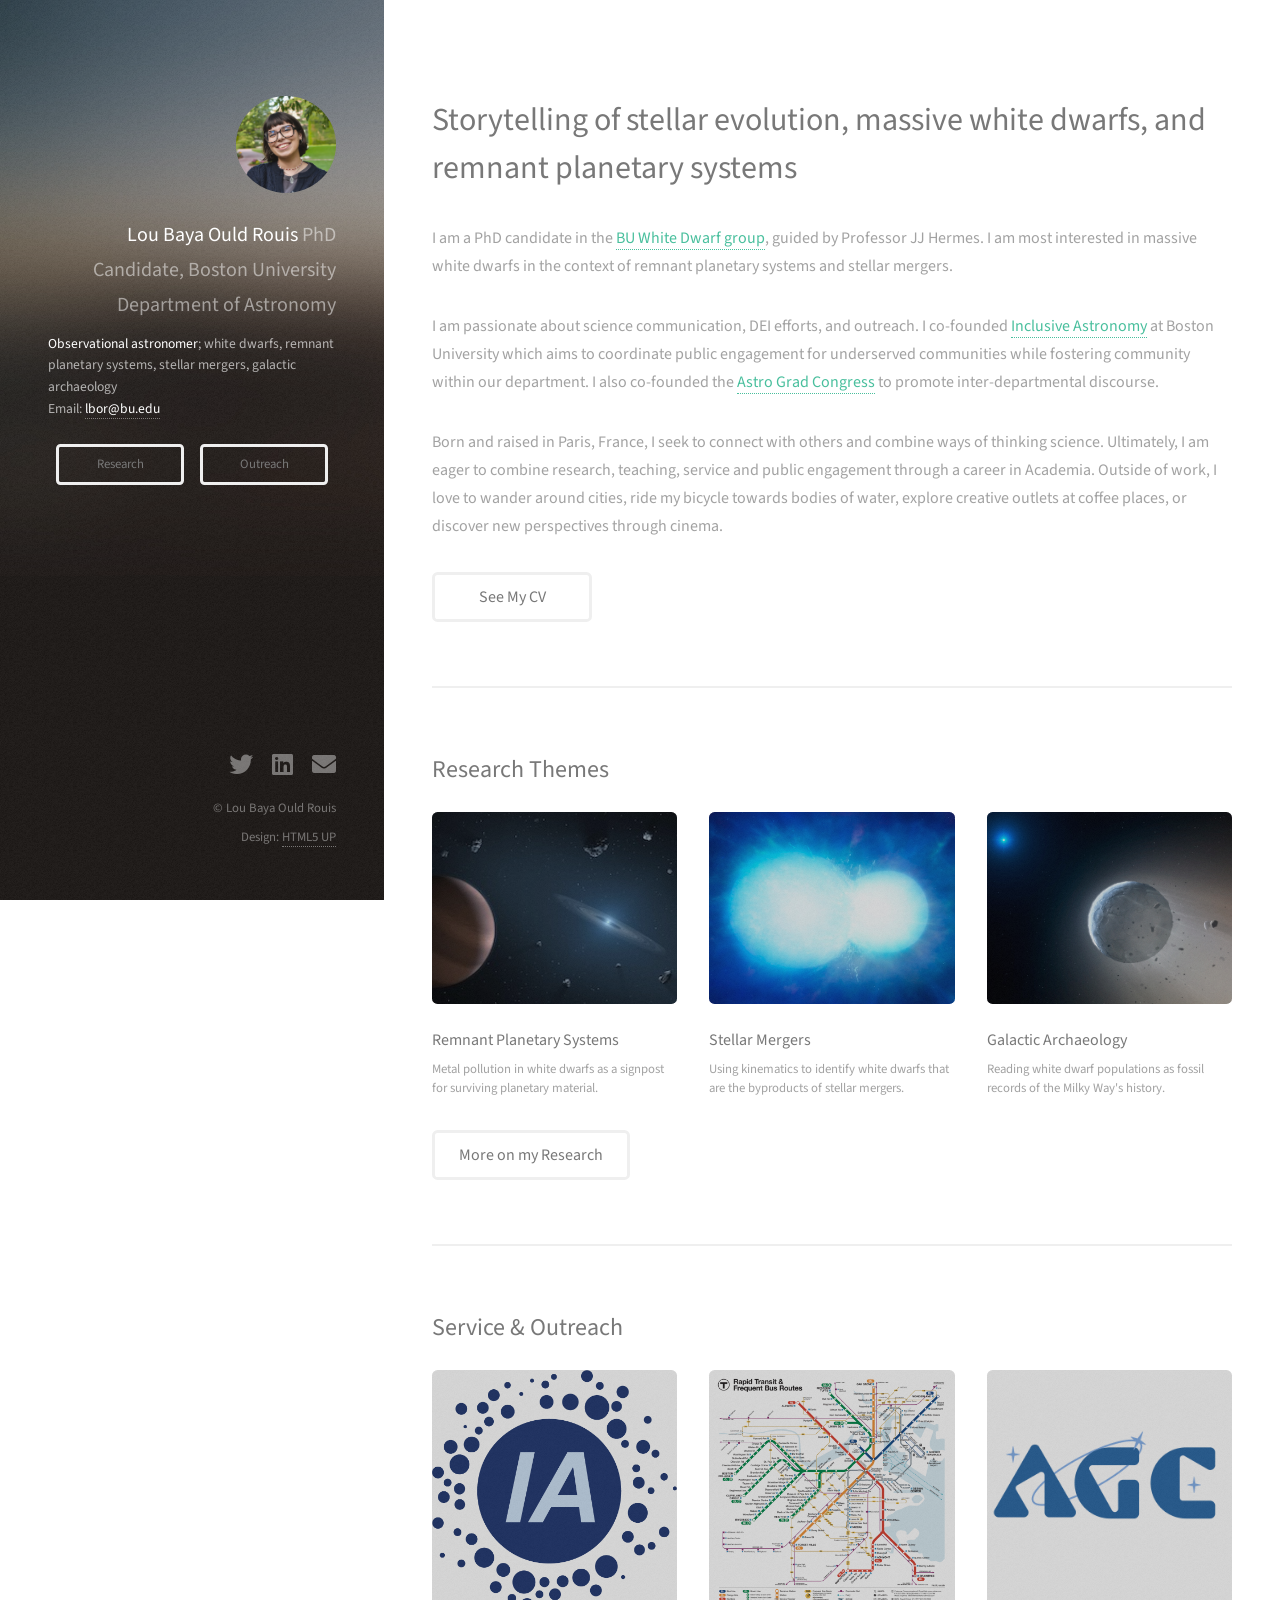
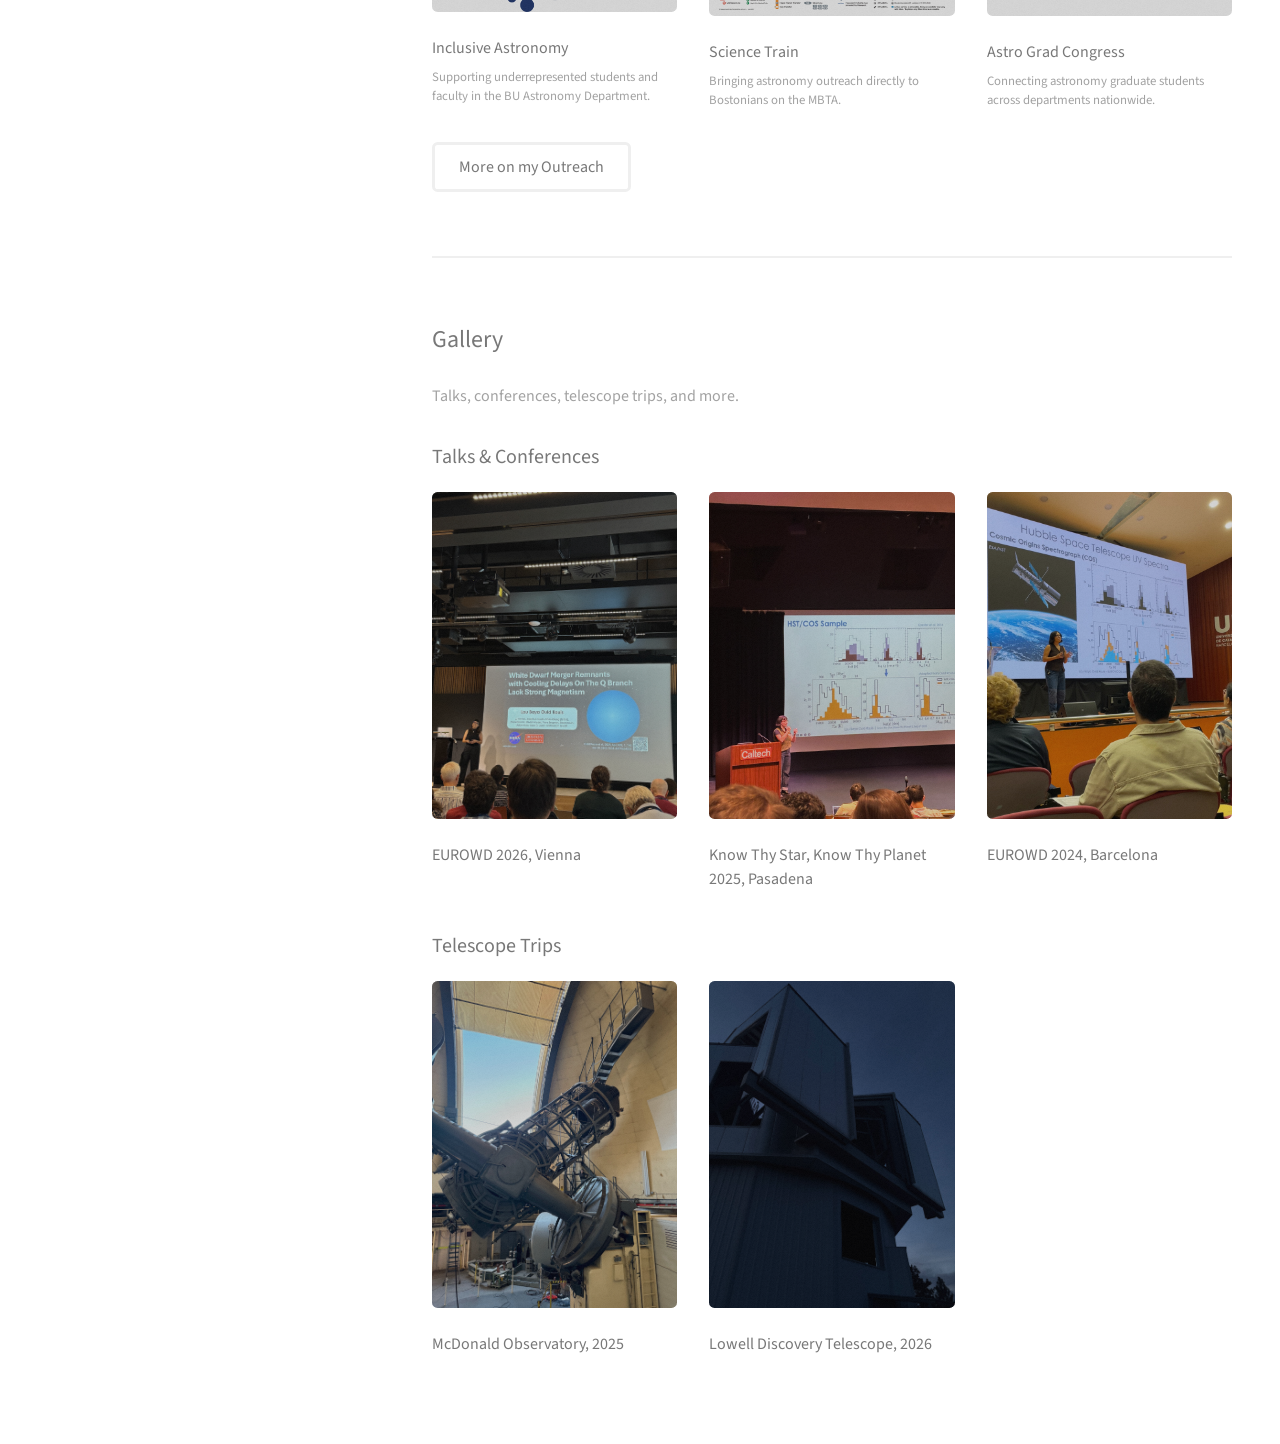
==== index.html @ dea99248 "small edits" ====
<!DOCTYPE HTML>
<html>
	<head>
		<title>Lou Baya Ould Rouis</title>
		<meta charset="utf-8" />
		<meta name="viewport" content="width=device-width, initial-scale=1, user-scalable=no" />
		<link rel="stylesheet" href="assets/css/main.css" />
		<link rel="stylesheet" href="assets/css/custom.css" />
	</head>
	<body class="is-preload">

		<!-- Header -->
			<header id="header">
				<div class="inner">
					<a href="index.html" class="image avatar"><img src="images/avatar.jpg" alt="" /></a>
					<h1><strong>Lou Baya Ould Rouis</strong><br />
					PhD Candidate, Boston University Department of Astronomy</h1>
					<p class="tagline"><strong>Observational astronomer</strong>; white dwarfs, remnant planetary systems, stellar mergers, galactic archaeology <br />
					Email: <a href="mailto:lbor@bu.edu">lbor@bu.edu</a></p>

					<!-- Nav -->
					<nav id="nav">
						<ul class="actions">
							<li><a href="research.html" class="button small">Research</a></li>
							<li><a href="outreach.html" class="button small">Outreach</a></li>
						</ul>
					</nav>
				</div>
			</header>

		<!-- Main -->
			<div id="main">

				<!-- Intro -->
					<section id="one">
						<header class="major">
							<h2> Storytelling of stellar evolution, massive white dwarfs, and remnant planetary systems </h2>
						</header>

						<p> I am a PhD candidate in the <a href="https://sites.bu.edu/buwd/">BU White Dwarf group</a>,
							guided by Professor JJ Hermes. 
							I am most interested in massive white dwarfs in the context of remnant planetary systems and stellar mergers. </p>

						<p> I am passionate about science communication, DEI efforts, and outreach. I co-founded <a href="https://sites.bu.edu/ia/about/">Inclusive Astronomy</a> at Boston University 
							which aims to coordinate public engagement for underserved communities while fostering community within our department. I also co-founded the <a href="https://astro-grad-congress.github.io/about/">Astro Grad Congress</a> to promote inter-departmental discourse.
							<p>

						<p> Born and raised in Paris, France, I seek to connect with others and combine ways of thinking science. 
							Ultimately, I am eager to combine research, teaching, service and public engagement through a career in Academia.
							Outside of work, I love to wander around cities, ride my bicycle towards bodies of water, 
							explore creative outlets at coffee places, or discover new perspectives through cinema. </p>

						<ul class="actions">
							<li><a href="files/CV.pdf" target="_blank" class="button">See My CV</a></li>
						</ul>
					</section>

				<!-- Research Themes preview -->
					<section id="research-preview">
						<h2>Research Themes</h2>
						<div class="row">
							<article class="col-4 col-12-xsmall work-item">
								<a href="research.html#remnant-planetary-systems" class="image fit thumb"><img src="images/thumbs/research.jpg" alt="" /></a>
								<h3>Remnant Planetary Systems</h3>
								<p>Metal pollution in white dwarfs as a signpost for surviving planetary material.</p>
							</article>
							<article class="col-4 col-12-xsmall work-item">
								<a href="research.html#stellar-mergers" class="image fit thumb"><img src="images/thumbs/merger-wd.jpg" alt="" /></a>
								<h3>Stellar Mergers</h3>
								<p>Using kinematics to identify white dwarfs that are the byproducts of stellar mergers.</p>
							</article>
							<article class="col-4 col-12-xsmall work-item">
								<a href="research.html#galactic-archaeology" class="image fit thumb"><img src="images/thumbs/disintegrating_asteroid.jpg" alt="" /></a>
								<h3>Galactic Archaeology</h3>
								<p>Reading white dwarf populations as fossil records of the Milky Way's history.</p>
							</article>
						</div>
						<ul class="actions">
							<li><a href="research.html" class="button">More on my Research</a></li>
						</ul>
					</section>

				<!-- Service & Outreach preview -->
					<section id="outreach-preview">
						<h2>Service &amp; Outreach</h2>
						<div class="row">
							<article class="col-4 col-12-xsmall work-item">
								<a href="outreach.html#inclusive-astronomy" class="image fit thumb"><img src="images/thumbs/IA-logo.png" alt="" /></a>
								<h3>Inclusive Astronomy</h3>
								<p>Supporting underrepresented students and faculty in the BU Astronomy Department.</p>
							</article>
							<article class="col-4 col-12-xsmall work-item">
								<a href="outreach.html#science-train" class="image fit thumb"><img src="images/thumbs/sciencetrain.jpg" alt="" /></a>
								<h3>Science Train</h3>
								<p>Bringing astronomy outreach directly to Bostonians on the MBTA.</p>
							</article>
							<article class="col-4 col-12-xsmall work-item">
								<a href="outreach.html#astro-grad-congress" class="image fit thumb"><img src="images/thumbs/AGC_logo.png" alt="" /></a>
								<h3>Astro Grad Congress</h3>
								<p>Connecting astronomy graduate students across departments nationwide.</p>
							</article>
						</div>
						<ul class="actions">
							<li><a href="outreach.html" class="button">More on my Outreach</a></li>
						</ul>
					</section>

				<!-- Gallery -->
					<section id="gallery">
						<h2>Gallery</h2>
						<p>Talks, conferences, telescope trips, and more.</p>

						<h3>Talks &amp; Conferences</h3>
						<div class="row">
							<article class="col-4 col-12-xsmall work-item">
								<a href="images/gallery/fulls/vienna.jpg" class="image fit thumb"><img src="images/gallery/thumbs/vienna.jpg" alt="" /></a>
								<h3>EUROWD 2026, Vienna</h3>
							</article>
							<article class="col-4 col-12-xsmall work-item">
								<a href="images/gallery/fulls/caltech.jpg" class="image fit thumb"><img src="images/gallery/thumbs/caltech.jpg" alt="" /></a>
								<h3>Know Thy Star, Know Thy Planet 2025, Pasadena</h3>
							</article>
							<article class="col-4 col-12-xsmall work-item">
								<a href="images/gallery/fulls/barcelona.JPG" class="image fit thumb"><img src="images/gallery/thumbs/barcelona.JPG" alt="" /></a>
								<h3>EUROWD 2024, Barcelona</h3>
							</article>
						</div>

						<h3>Telescope Trips</h3>
						<div class="row">
							<article class="col-4 col-12-xsmall work-item">
								<a href="images/gallery/fulls/mcdonald_observatory_2025.jpeg" class="image fit thumb"><img src="images/gallery/thumbs/mcdonald_observatory_2025.jpg" alt="" /></a>
								<h3>McDonald Observatory, 2025</h3>
							</article>
							<article class="col-4 col-12-xsmall work-item">
								<a href="images/gallery/fulls/ldt.jpg" class="image fit thumb"><img src="images/gallery/thumbs/ldt.jpg" alt="" /></a>
								<h3>Lowell Discovery Telescope, 2026</h3>
							</article>
		
						</div>

					</section>

			</div>

		<!-- Footer -->
			<footer id="footer">
				<div class="inner">
					<ul class="icons">
						<li><a href="https://twitter.com/lbortweets" class="icon brands fa-twitter"><span class="label">Twitter</span></a></li>
						<li><a href="https://www.linkedin.com/in/lou-baya-ould-rouis/" class="icon brands fa-linkedin"><span class="label">LinkedIn</span></a></li>
						<li><a href="mailto:lbor@bu.edu" class="icon solid fa-envelope"><span class="label">Email</span></a></li>
					</ul>
					<ul class="copyright">
						<li>&copy; Lou Baya Ould Rouis</li><li>Design: <a href="http://html5up.net">HTML5 UP</a></li>
					</ul>
				</div>
			</footer>

		<!-- Scripts -->
			<script src="assets/js/jquery.min.js"></script>
			<script src="assets/js/jquery.poptrox.min.js"></script>
			<script src="assets/js/browser.min.js"></script>
			<script src="assets/js/breakpoints.min.js"></script>
			<script src="assets/js/util.js"></script>
			<script src="assets/js/main.js"></script>

		<!-- Lightbox for the gallery section -->
			<script>
				jQuery(window).on('load', function() {
					jQuery('#gallery').poptrox({
						caption: function($a) { return $a.next('h3').text(); },
						overlayColor: '#2c2c2c',
						overlayOpacity: 0.85,
						popupCloserText: '',
						popupLoaderText: '',
						selector: '.work-item a.image',
						usePopupCaption: true,
						usePopupDefaultStyling: false,
						usePopupEasyClose: false,
						usePopupNav: true,
						windowMargin: 50
					});
				});
			</script>

	</body>
</html>
---- assets/css/main.css ----
@import url("fontawesome-all.min.css");
@import url("https://fonts.googleapis.com/css?family=Source+Sans+Pro:400,400italic");

/*
	Strata by HTML5 UP
	html5up.net | @ajlkn
	Free for personal and commercial use under the CCA 3.0 license (html5up.net/license)
*/

html, body, div, span, applet, object,
iframe, h1, h2, h3, h4, h5, h6, p, blockquote,
pre, a, abbr, acronym, address, big, cite,
code, del, dfn, em, img, ins, kbd, q, s, samp,
small, strike, strong, sub, sup, tt, var, b,
u, i, center, dl, dt, dd, ol, ul, li, fieldset,
form, label, legend, table, caption, tbody,
tfoot, thead, tr, th, td, article, aside,
canvas, details, embed, figure, figcaption,
footer, header, hgroup, menu, nav, output, ruby,
section, summary, time, mark, audio, video {
	margin: 0;
	padding: 0;
	border: 0;
	font-size: 100%;
	font: inherit;
	vertical-align: baseline;}

article, aside, details, figcaption, figure,
footer, header, hgroup, menu, nav, section {
	display: block;}

body {
	line-height: 1;
}

ol, ul {
	list-style: none;
}

blockquote, q {
	quotes: none;
}

	blockquote:before, blockquote:after, q:before, q:after {
		content: '';
		content: none;
	}

table {
	border-collapse: collapse;
	border-spacing: 0;
}

body {
	-webkit-text-size-adjust: none;
}

mark {
	background-color: transparent;
	color: inherit;
}

input::-moz-focus-inner {
	border: 0;
	padding: 0;
}

input, select, textarea {
	-moz-appearance: none;
	-webkit-appearance: none;
	-ms-appearance: none;
	appearance: none;
}

/* Basic */

	html {
		box-sizing: border-box;
	}

	*, *:before, *:after {
		box-sizing: inherit;
	}

	body {
		background: #fff;
	}

		body.is-preload *, body.is-preload *:before, body.is-preload *:after {
			-moz-animation: none !important;
			-webkit-animation: none !important;
			-ms-animation: none !important;
			animation: none !important;
			-moz-transition: none !important;
			-webkit-transition: none !important;
			-ms-transition: none !important;
			transition: none !important;
		}

	body, input, select, textarea {
		color: #a2a2a2;
		font-family: "Source Sans Pro", Helvetica, sans-serif;
		font-size: 16pt;
		font-weight: 400;
		line-height: 1.75em;
	}

	a {
		-moz-transition: color 0.2s ease-in-out, border-color 0.2s ease-in-out;
		-webkit-transition: color 0.2s ease-in-out, border-color 0.2s ease-in-out;
		-ms-transition: color 0.2s ease-in-out, border-color 0.2s ease-in-out;
		transition: color 0.2s ease-in-out, border-color 0.2s ease-in-out;
		border-bottom: dotted 1px;
		color: #49bf9d;
		text-decoration: none;
	}

		a:hover {
			border-bottom-color: transparent;
			color: #49bf9d !important;
			text-decoration: none;
		}

	strong, b {
		color: #787878;
		font-weight: 400;
	}

	em, i {
		font-style: italic;
	}

	p {
		margin: 0 0 2em 0;
	}

	h1, h2, h3, h4, h5, h6 {
		color: #787878;
		font-weight: 400;
		line-height: 1em;
		margin: 0 0 1em 0;
	}

		h1 a, h2 a, h3 a, h4 a, h5 a, h6 a {
			color: inherit;
			text-decoration: none;
		}

	h1 {
		font-size: 2em;
		line-height: 1.5em;
	}

	h2 {
		font-size: 1.5em;
		line-height: 1.5em;
	}

	h3 {
		font-size: 1.25em;
		line-height: 1.5em;
	}

	h4 {
		font-size: 1.1em;
		line-height: 1.5em;
	}

	h5 {
		font-size: 0.9em;
		line-height: 1.5em;
	}

	h6 {
		font-size: 0.7em;
		line-height: 1.5em;
	}

	sub {
		font-size: 0.8em;
		position: relative;
		top: 0.5em;
	}

	sup {
		font-size: 0.8em;
		position: relative;
		top: -0.5em;
	}

	hr {
		border: 0;
		border-bottom: solid 2px #efefef;
		margin: 2em 0;
	}

		hr.major {
			margin: 3em 0;
		}

	blockquote {
		border-left: solid 6px #efefef;
		font-style: italic;
		margin: 0 0 2em 0;
		padding: 0.5em 0 0.5em 1.5em;
	}

	code {
		background: #f7f7f7;
		border-radius: 0.35em;
		border: solid 2px #efefef;
		font-family: "Courier New", monospace;
		font-size: 0.9em;
		margin: 0 0.25em;
		padding: 0.25em 0.65em;
	}

	pre {
		-webkit-overflow-scrolling: touch;
		font-family: "Courier New", monospace;
		font-size: 0.9em;
		margin: 0 0 2em 0;
	}

		pre code {
			display: block;
			line-height: 1.75em;
			padding: 1em 1.5em;
			overflow-x: auto;
		}

	.align-left {
		text-align: left;
	}

	.align-center {
		text-align: center;
	}

	.align-right {
		text-align: right;
	}

/* Container */

	.container {
		margin: 0 auto;
		max-width: calc(100% - 4em);
		width: 100%;
	}

		.container.xsmall {
			width: 25%;
		}

		.container.small {
			width: 50%;
		}

		.container.medium {
			width: 75%;
		}

		.container.large {
			width: 125%;
		}

		.container.xlarge {
			width: 150%;
		}

		.container.max {
			width: 100%;
		}

		@media screen and (max-width: 980px) {

			.container {
				width: 100% !important;
				max-width: 100% !important;
			}

		}

		@media screen and (max-width: 480px) {

			.container {
				max-width: calc(100% - 3em);
			}

		}

/* Row */

	.row {
		display: flex;
		flex-wrap: wrap;
		box-sizing: border-box;
		align-items: stretch;
	}

		.row > * {
			box-sizing: border-box;
		}

		.row.gtr-uniform > * > :last-child {
			margin-bottom: 0;
		}

		.row.aln-left {
			justify-content: flex-start;
		}

		.row.aln-center {
			justify-content: center;
		}

		.row.aln-right {
			justify-content: flex-end;
		}

		.row.aln-top {
			align-items: flex-start;
		}

		.row.aln-middle {
			align-items: center;
		}

		.row.aln-bottom {
			align-items: flex-end;
		}

		.row > .imp {
			order: -1;
		}

		.row > .col-1 {
			width: 8.33333%;
		}

		.row > .off-1 {
			margin-left: 8.33333%;
		}

		.row > .col-2 {
			width: 16.66667%;
		}

		.row > .off-2 {
			margin-left: 16.66667%;
		}

		.row > .col-3 {
			width: 25%;
		}

		.row > .off-3 {
			margin-left: 25%;
		}

		.row > .col-4 {
			width: 33.33333%;
		}

		.row > .off-4 {
			margin-left: 33.33333%;
		}

		.row > .col-5 {
			width: 41.66667%;
		}

		.row > .off-5 {
			margin-left: 41.66667%;
		}

		.row > .col-6 {
			width: 50%;
		}

		.row > .off-6 {
			margin-left: 50%;
		}

		.row > .col-7 {
			width: 58.33333%;
		}

		.row > .off-7 {
			margin-left: 58.33333%;
		}

		.row > .col-8 {
			width: 66.66667%;
		}

		.row > .off-8 {
			margin-left: 66.66667%;
		}

		.row > .col-9 {
			width: 75%;
		}

		.row > .off-9 {
			margin-left: 75%;
		}

		.row > .col-10 {
			width: 83.33333%;
		}

		.row > .off-10 {
			margin-left: 83.33333%;
		}

		.row > .col-11 {
			width: 91.66667%;
		}

		.row > .off-11 {
			margin-left: 91.66667%;
		}

		.row > .col-12 {
			width: 100%;
		}

		.row > .off-12 {
			margin-left: 100%;
		}

		.row.gtr-0 {
			margin-top: 0;
			margin-left: 0em;
		}

			.row.gtr-0 > * {
				padding: 0 0 0 0em;
			}

			.row.gtr-0.gtr-uniform {
				margin-top: 0em;
			}

				.row.gtr-0.gtr-uniform > * {
					padding-top: 0em;
				}

		.row.gtr-25 {
			margin-top: 0;
			margin-left: -0.625em;
		}

			.row.gtr-25 > * {
				padding: 0 0 0 0.625em;
			}

			.row.gtr-25.gtr-uniform {
				margin-top: -0.625em;
			}

				.row.gtr-25.gtr-uniform > * {
					padding-top: 0.625em;
				}

		.row.gtr-50 {
			margin-top: 0;
			margin-left: -1.25em;
		}

			.row.gtr-50 > * {
				padding: 0 0 0 1.25em;
			}

			.row.gtr-50.gtr-uniform {
				margin-top: -1.25em;
			}

				.row.gtr-50.gtr-uniform > * {
					padding-top: 1.25em;
				}

		.row {
			margin-top: 0;
			margin-left: -2.5em;
		}

			.row > * {
				padding: 0 0 0 2.5em;
			}

			.row.gtr-uniform {
				margin-top: -2.5em;
			}

				.row.gtr-uniform > * {
					padding-top: 2.5em;
				}

		.row.gtr-150 {
			margin-top: 0;
			margin-left: -3.75em;
		}

			.row.gtr-150 > * {
				padding: 0 0 0 3.75em;
			}

			.row.gtr-150.gtr-uniform {
				margin-top: -3.75em;
			}

				.row.gtr-150.gtr-uniform > * {
					padding-top: 3.75em;
				}

		.row.gtr-200 {
			margin-top: 0;
			margin-left: -5em;
		}

			.row.gtr-200 > * {
				padding: 0 0 0 5em;
			}

			.row.gtr-200.gtr-uniform {
				margin-top: -5em;
			}

				.row.gtr-200.gtr-uniform > * {
					padding-top: 5em;
				}

		@media screen and (max-width: 1800px) {

			.row {
				display: flex;
				flex-wrap: wrap;
				box-sizing: border-box;
				align-items: stretch;
			}

				.row > * {
					box-sizing: border-box;
				}

				.row.gtr-uniform > * > :last-child {
					margin-bottom: 0;
				}

				.row.aln-left {
					justify-content: flex-start;
				}

				.row.aln-center {
					justify-content: center;
				}

				.row.aln-right {
					justify-content: flex-end;
				}

				.row.aln-top {
					align-items: flex-start;
				}

				.row.aln-middle {
					align-items: center;
				}

				.row.aln-bottom {
					align-items: flex-end;
				}

				.row > .imp-xlarge {
					order: -1;
				}

				.row > .col-1-xlarge {
					width: 8.33333%;
				}

				.row > .off-1-xlarge {
					margin-left: 8.33333%;
				}

				.row > .col-2-xlarge {
					width: 16.66667%;
				}

				.row > .off-2-xlarge {
					margin-left: 16.66667%;
				}

				.row > .col-3-xlarge {
					width: 25%;
				}

				.row > .off-3-xlarge {
					margin-left: 25%;
				}

				.row > .col-4-xlarge {
					width: 33.33333%;
				}

				.row > .off-4-xlarge {
					margin-left: 33.33333%;
				}

				.row > .col-5-xlarge {
					width: 41.66667%;
				}

				.row > .off-5-xlarge {
					margin-left: 41.66667%;
				}

				.row > .col-6-xlarge {
					width: 50%;
				}

				.row > .off-6-xlarge {
					margin-left: 50%;
				}

				.row > .col-7-xlarge {
					width: 58.33333%;
				}

				.row > .off-7-xlarge {
					margin-left: 58.33333%;
				}

				.row > .col-8-xlarge {
					width: 66.66667%;
				}

				.row > .off-8-xlarge {
					margin-left: 66.66667%;
				}

				.row > .col-9-xlarge {
					width: 75%;
				}

				.row > .off-9-xlarge {
					margin-left: 75%;
				}

				.row > .col-10-xlarge {
					width: 83.33333%;
				}

				.row > .off-10-xlarge {
					margin-left: 83.33333%;
				}

				.row > .col-11-xlarge {
					width: 91.66667%;
				}

				.row > .off-11-xlarge {
					margin-left: 91.66667%;
				}

				.row > .col-12-xlarge {
					width: 100%;
				}

				.row > .off-12-xlarge {
					margin-left: 100%;
				}

				.row.gtr-0 {
					margin-top: 0;
					margin-left: 0em;
				}

					.row.gtr-0 > * {
						padding: 0 0 0 0em;
					}

					.row.gtr-0.gtr-uniform {
						margin-top: 0em;
					}

						.row.gtr-0.gtr-uniform > * {
							padding-top: 0em;
						}

				.row.gtr-25 {
					margin-top: 0;
					margin-left: -0.625em;
				}

					.row.gtr-25 > * {
						padding: 0 0 0 0.625em;
					}

					.row.gtr-25.gtr-uniform {
						margin-top: -0.625em;
					}

						.row.gtr-25.gtr-uniform > * {
							padding-top: 0.625em;
						}

				.row.gtr-50 {
					margin-top: 0;
					margin-left: -1.25em;
				}

					.row.gtr-50 > * {
						padding: 0 0 0 1.25em;
					}

					.row.gtr-50.gtr-uniform {
						margin-top: -1.25em;
					}

						.row.gtr-50.gtr-uniform > * {
							padding-top: 1.25em;
						}

				.row {
					margin-top: 0;
					margin-left: -2.5em;
				}

					.row > * {
						padding: 0 0 0 2.5em;
					}

					.row.gtr-uniform {
						margin-top: -2.5em;
					}

						.row.gtr-uniform > * {
							padding-top: 2.5em;
						}

				.row.gtr-150 {
					margin-top: 0;
					margin-left: -3.75em;
				}

					.row.gtr-150 > * {
						padding: 0 0 0 3.75em;
					}

					.row.gtr-150.gtr-uniform {
						margin-top: -3.75em;
					}

						.row.gtr-150.gtr-uniform > * {
							padding-top: 3.75em;
						}

				.row.gtr-200 {
					margin-top: 0;
					margin-left: -5em;
				}

					.row.gtr-200 > * {
						padding: 0 0 0 5em;
					}

					.row.gtr-200.gtr-uniform {
						margin-top: -5em;
					}

						.row.gtr-200.gtr-uniform > * {
							padding-top: 5em;
						}

		}

		@media screen and (max-width: 1280px) {

			.row {
				display: flex;
				flex-wrap: wrap;
				box-sizing: border-box;
				align-items: stretch;
			}

				.row > * {
					box-sizing: border-box;
				}

				.row.gtr-uniform > * > :last-child {
					margin-bottom: 0;
				}

				.row.aln-left {
					justify-content: flex-start;
				}

				.row.aln-center {
					justify-content: center;
				}

				.row.aln-right {
					justify-content: flex-end;
				}

				.row.aln-top {
					align-items: flex-start;
				}

				.row.aln-middle {
					align-items: center;
				}

				.row.aln-bottom {
					align-items: flex-end;
				}

				.row > .imp-large {
					order: -1;
				}

				.row > .col-1-large {
					width: 8.33333%;
				}

				.row > .off-1-large {
					margin-left: 8.33333%;
				}

				.row > .col-2-large {
					width: 16.66667%;
				}

				.row > .off-2-large {
					margin-left: 16.66667%;
				}

				.row > .col-3-large {
					width: 25%;
				}

				.row > .off-3-large {
					margin-left: 25%;
				}

				.row > .col-4-large {
					width: 33.33333%;
				}

				.row > .off-4-large {
					margin-left: 33.33333%;
				}

				.row > .col-5-large {
					width: 41.66667%;
				}

				.row > .off-5-large {
					margin-left: 41.66667%;
				}

				.row > .col-6-large {
					width: 50%;
				}

				.row > .off-6-large {
					margin-left: 50%;
				}

				.row > .col-7-large {
					width: 58.33333%;
				}

				.row > .off-7-large {
					margin-left: 58.33333%;
				}

				.row > .col-8-large {
					width: 66.66667%;
				}

				.row > .off-8-large {
					margin-left: 66.66667%;
				}

				.row > .col-9-large {
					width: 75%;
				}

				.row > .off-9-large {
					margin-left: 75%;
				}

				.row > .col-10-large {
					width: 83.33333%;
				}

				.row > .off-10-large {
					margin-left: 83.33333%;
				}

				.row > .col-11-large {
					width: 91.66667%;
				}

				.row > .off-11-large {
					margin-left: 91.66667%;
				}

				.row > .col-12-large {
					width: 100%;
				}

				.row > .off-12-large {
					margin-left: 100%;
				}

				.row.gtr-0 {
					margin-top: 0;
					margin-left: 0em;
				}

					.row.gtr-0 > * {
						padding: 0 0 0 0em;
					}

					.row.gtr-0.gtr-uniform {
						margin-top: 0em;
					}

						.row.gtr-0.gtr-uniform > * {
							padding-top: 0em;
						}

				.row.gtr-25 {
					margin-top: 0;
					margin-left: -0.5em;
				}

					.row.gtr-25 > * {
						padding: 0 0 0 0.5em;
					}

					.row.gtr-25.gtr-uniform {
						margin-top: -0.5em;
					}

						.row.gtr-25.gtr-uniform > * {
							padding-top: 0.5em;
						}

				.row.gtr-50 {
					margin-top: 0;
					margin-left: -1em;
				}

					.row.gtr-50 > * {
						padding: 0 0 0 1em;
					}

					.row.gtr-50.gtr-uniform {
						margin-top: -1em;
					}

						.row.gtr-50.gtr-uniform > * {
							padding-top: 1em;
						}

				.row {
					margin-top: 0;
					margin-left: -2em;
				}

					.row > * {
						padding: 0 0 0 2em;
					}

					.row.gtr-uniform {
						margin-top: -2em;
					}

						.row.gtr-uniform > * {
							padding-top: 2em;
						}

				.row.gtr-150 {
					margin-top: 0;
					margin-left: -3em;
				}

					.row.gtr-150 > * {
						padding: 0 0 0 3em;
					}

					.row.gtr-150.gtr-uniform {
						margin-top: -3em;
					}

						.row.gtr-150.gtr-uniform > * {
							padding-top: 3em;
						}

				.row.gtr-200 {
					margin-top: 0;
					margin-left: -4em;
				}

					.row.gtr-200 > * {
						padding: 0 0 0 4em;
					}

					.row.gtr-200.gtr-uniform {
						margin-top: -4em;
					}

						.row.gtr-200.gtr-uniform > * {
							padding-top: 4em;
						}

		}

		@media screen and (max-width: 980px) {

			.row {
				display: flex;
				flex-wrap: wrap;
				box-sizing: border-box;
				align-items: stretch;
			}

				.row > * {
					box-sizing: border-box;
				}

				.row.gtr-uniform > * > :last-child {
					margin-bottom: 0;
				}

				.row.aln-left {
					justify-content: flex-start;
				}

				.row.aln-center {
					justify-content: center;
				}

				.row.aln-right {
					justify-content: flex-end;
				}

				.row.aln-top {
					align-items: flex-start;
				}

				.row.aln-middle {
					align-items: center;
				}

				.row.aln-bottom {
					align-items: flex-end;
				}

				.row > .imp-medium {
					order: -1;
				}

				.row > .col-1-medium {
					width: 8.33333%;
				}

				.row > .off-1-medium {
					margin-left: 8.33333%;
				}

				.row > .col-2-medium {
					width: 16.66667%;
				}

				.row > .off-2-medium {
					margin-left: 16.66667%;
				}

				.row > .col-3-medium {
					width: 25%;
				}

				.row > .off-3-medium {
					margin-left: 25%;
				}

				.row > .col-4-medium {
					width: 33.33333%;
				}

				.row > .off-4-medium {
					margin-left: 33.33333%;
				}

				.row > .col-5-medium {
					width: 41.66667%;
				}

				.row > .off-5-medium {
					margin-left: 41.66667%;
				}

				.row > .col-6-medium {
					width: 50%;
				}

				.row > .off-6-medium {
					margin-left: 50%;
				}

				.row > .col-7-medium {
					width: 58.33333%;
				}

				.row > .off-7-medium {
					margin-left: 58.33333%;
				}

				.row > .col-8-medium {
					width: 66.66667%;
				}

				.row > .off-8-medium {
					margin-left: 66.66667%;
				}

				.row > .col-9-medium {
					width: 75%;
				}

				.row > .off-9-medium {
					margin-left: 75%;
				}

				.row > .col-10-medium {
					width: 83.33333%;
				}

				.row > .off-10-medium {
					margin-left: 83.33333%;
				}

				.row > .col-11-medium {
					width: 91.66667%;
				}

				.row > .off-11-medium {
					margin-left: 91.66667%;
				}

				.row > .col-12-medium {
					width: 100%;
				}

				.row > .off-12-medium {
					margin-left: 100%;
				}

				.row.gtr-0 {
					margin-top: 0;
					margin-left: 0em;
				}

					.row.gtr-0 > * {
						padding: 0 0 0 0em;
					}

					.row.gtr-0.gtr-uniform {
						margin-top: 0em;
					}

						.row.gtr-0.gtr-uniform > * {
							padding-top: 0em;
						}

				.row.gtr-25 {
					margin-top: 0;
					margin-left: -0.5em;
				}

					.row.gtr-25 > * {
						padding: 0 0 0 0.5em;
					}

					.row.gtr-25.gtr-uniform {
						margin-top: -0.5em;
					}

						.row.gtr-25.gtr-uniform > * {
							padding-top: 0.5em;
						}

				.row.gtr-50 {
					margin-top: 0;
					margin-left: -1em;
				}

					.row.gtr-50 > * {
						padding: 0 0 0 1em;
					}

					.row.gtr-50.gtr-uniform {
						margin-top: -1em;
					}

						.row.gtr-50.gtr-uniform > * {
							padding-top: 1em;
						}

				.row {
					margin-top: 0;
					margin-left: -2em;
				}

					.row > * {
						padding: 0 0 0 2em;
					}

					.row.gtr-uniform {
						margin-top: -2em;
					}

						.row.gtr-uniform > * {
							padding-top: 2em;
						}

				.row.gtr-150 {
					margin-top: 0;
					margin-left: -3em;
				}

					.row.gtr-150 > * {
						padding: 0 0 0 3em;
					}

					.row.gtr-150.gtr-uniform {
						margin-top: -3em;
					}

						.row.gtr-150.gtr-uniform > * {
							padding-top: 3em;
						}

				.row.gtr-200 {
					margin-top: 0;
					margin-left: -4em;
				}

					.row.gtr-200 > * {
						padding: 0 0 0 4em;
					}

					.row.gtr-200.gtr-uniform {
						margin-top: -4em;
					}

						.row.gtr-200.gtr-uniform > * {
							padding-top: 4em;
						}

		}

		@media screen and (max-width: 736px) {

			.row {
				display: flex;
				flex-wrap: wrap;
				box-sizing: border-box;
				align-items: stretch;
			}

				.row > * {
					box-sizing: border-box;
				}

				.row.gtr-uniform > * > :last-child {
					margin-bottom: 0;
				}

				.row.aln-left {
					justify-content: flex-start;
				}

				.row.aln-center {
					justify-content: center;
				}

				.row.aln-right {
					justify-content: flex-end;
				}

				.row.aln-top {
					align-items: flex-start;
				}

				.row.aln-middle {
					align-items: center;
				}

				.row.aln-bottom {
					align-items: flex-end;
				}

				.row > .imp-small {
					order: -1;
				}

				.row > .col-1-small {
					width: 8.33333%;
				}

				.row > .off-1-small {
					margin-left: 8.33333%;
				}

				.row > .col-2-small {
					width: 16.66667%;
				}

				.row > .off-2-small {
					margin-left: 16.66667%;
				}

				.row > .col-3-small {
					width: 25%;
				}

				.row > .off-3-small {
					margin-left: 25%;
				}

				.row > .col-4-small {
					width: 33.33333%;
				}

				.row > .off-4-small {
					margin-left: 33.33333%;
				}

				.row > .col-5-small {
					width: 41.66667%;
				}

				.row > .off-5-small {
					margin-left: 41.66667%;
				}

				.row > .col-6-small {
					width: 50%;
				}

				.row > .off-6-small {
					margin-left: 50%;
				}

				.row > .col-7-small {
					width: 58.33333%;
				}

				.row > .off-7-small {
					margin-left: 58.33333%;
				}

				.row > .col-8-small {
					width: 66.66667%;
				}

				.row > .off-8-small {
					margin-left: 66.66667%;
				}

				.row > .col-9-small {
					width: 75%;
				}

				.row > .off-9-small {
					margin-left: 75%;
				}

				.row > .col-10-small {
					width: 83.33333%;
				}

				.row > .off-10-small {
					margin-left: 83.33333%;
				}

				.row > .col-11-small {
					width: 91.66667%;
				}

				.row > .off-11-small {
					margin-left: 91.66667%;
				}

				.row > .col-12-small {
					width: 100%;
				}

				.row > .off-12-small {
					margin-left: 100%;
				}

				.row.gtr-0 {
					margin-top: 0;
					margin-left: 0em;
				}

					.row.gtr-0 > * {
						padding: 0 0 0 0em;
					}

					.row.gtr-0.gtr-uniform {
						margin-top: 0em;
					}

						.row.gtr-0.gtr-uniform > * {
							padding-top: 0em;
						}

				.row.gtr-25 {
					margin-top: 0;
					margin-left: -0.375em;
				}

					.row.gtr-25 > * {
						padding: 0 0 0 0.375em;
					}

					.row.gtr-25.gtr-uniform {
						margin-top: -0.375em;
					}

						.row.gtr-25.gtr-uniform > * {
							padding-top: 0.375em;
						}

				.row.gtr-50 {
					margin-top: 0;
					margin-left: -0.75em;
				}

					.row.gtr-50 > * {
						padding: 0 0 0 0.75em;
					}

					.row.gtr-50.gtr-uniform {
						margin-top: -0.75em;
					}

						.row.gtr-50.gtr-uniform > * {
							padding-top: 0.75em;
						}

				.row {
					margin-top: 0;
					margin-left: -1.5em;
				}

					.row > * {
						padding: 0 0 0 1.5em;
					}

					.row.gtr-uniform {
						margin-top: -1.5em;
					}

						.row.gtr-uniform > * {
							padding-top: 1.5em;
						}

				.row.gtr-150 {
					margin-top: 0;
					margin-left: -2.25em;
				}

					.row.gtr-150 > * {
						padding: 0 0 0 2.25em;
					}

					.row.gtr-150.gtr-uniform {
						margin-top: -2.25em;
					}

						.row.gtr-150.gtr-uniform > * {
							padding-top: 2.25em;
						}

				.row.gtr-200 {
					margin-top: 0;
					margin-left: -3em;
				}

					.row.gtr-200 > * {
						padding: 0 0 0 3em;
					}

					.row.gtr-200.gtr-uniform {
						margin-top: -3em;
					}

						.row.gtr-200.gtr-uniform > * {
							padding-top: 3em;
						}

		}

		@media screen and (max-width: 480px) {

			.row {
				display: flex;
				flex-wrap: wrap;
				box-sizing: border-box;
				align-items: stretch;
			}

				.row > * {
					box-sizing: border-box;
				}

				.row.gtr-uniform > * > :last-child {
					margin-bottom: 0;
				}

				.row.aln-left {
					justify-content: flex-start;
				}

				.row.aln-center {
					justify-content: center;
				}

				.row.aln-right {
					justify-content: flex-end;
				}

				.row.aln-top {
					align-items: flex-start;
				}

				.row.aln-middle {
					align-items: center;
				}

				.row.aln-bottom {
					align-items: flex-end;
				}

				.row > .imp-xsmall {
					order: -1;
				}

				.row > .col-1-xsmall {
					width: 8.33333%;
				}

				.row > .off-1-xsmall {
					margin-left: 8.33333%;
				}

				.row > .col-2-xsmall {
					width: 16.66667%;
				}

				.row > .off-2-xsmall {
					margin-left: 16.66667%;
				}

				.row > .col-3-xsmall {
					width: 25%;
				}

				.row > .off-3-xsmall {
					margin-left: 25%;
				}

				.row > .col-4-xsmall {
					width: 33.33333%;
				}

				.row > .off-4-xsmall {
					margin-left: 33.33333%;
				}

				.row > .col-5-xsmall {
					width: 41.66667%;
				}

				.row > .off-5-xsmall {
					margin-left: 41.66667%;
				}

				.row > .col-6-xsmall {
					width: 50%;
				}

				.row > .off-6-xsmall {
					margin-left: 50%;
				}

				.row > .col-7-xsmall {
					width: 58.33333%;
				}

				.row > .off-7-xsmall {
					margin-left: 58.33333%;
				}

				.row > .col-8-xsmall {
					width: 66.66667%;
				}

				.row > .off-8-xsmall {
					margin-left: 66.66667%;
				}

				.row > .col-9-xsmall {
					width: 75%;
				}

				.row > .off-9-xsmall {
					margin-left: 75%;
				}

				.row > .col-10-xsmall {
					width: 83.33333%;
				}

				.row > .off-10-xsmall {
					margin-left: 83.33333%;
				}

				.row > .col-11-xsmall {
					width: 91.66667%;
				}

				.row > .off-11-xsmall {
					margin-left: 91.66667%;
				}

				.row > .col-12-xsmall {
					width: 100%;
				}

				.row > .off-12-xsmall {
					margin-left: 100%;
				}

				.row.gtr-0 {
					margin-top: 0;
					margin-left: 0em;
				}

					.row.gtr-0 > * {
						padding: 0 0 0 0em;
					}

					.row.gtr-0.gtr-uniform {
						margin-top: 0em;
					}

						.row.gtr-0.gtr-uniform > * {
							padding-top: 0em;
						}

				.row.gtr-25 {
					margin-top: 0;
					margin-left: -0.375em;
				}

					.row.gtr-25 > * {
						padding: 0 0 0 0.375em;
					}

					.row.gtr-25.gtr-uniform {
						margin-top: -0.375em;
					}

						.row.gtr-25.gtr-uniform > * {
							padding-top: 0.375em;
						}

				.row.gtr-50 {
					margin-top: 0;
					margin-left: -0.75em;
				}

					.row.gtr-50 > * {
						padding: 0 0 0 0.75em;
					}

					.row.gtr-50.gtr-uniform {
						margin-top: -0.75em;
					}

						.row.gtr-50.gtr-uniform > * {
							padding-top: 0.75em;
						}

				.row {
					margin-top: 0;
					margin-left: -1.5em;
				}

					.row > * {
						padding: 0 0 0 1.5em;
					}

					.row.gtr-uniform {
						margin-top: -1.5em;
					}

						.row.gtr-uniform > * {
							padding-top: 1.5em;
						}

				.row.gtr-150 {
					margin-top: 0;
					margin-left: -2.25em;
				}

					.row.gtr-150 > * {
						padding: 0 0 0 2.25em;
					}

					.row.gtr-150.gtr-uniform {
						margin-top: -2.25em;
					}

						.row.gtr-150.gtr-uniform > * {
							padding-top: 2.25em;
						}

				.row.gtr-200 {
					margin-top: 0;
					margin-left: -3em;
				}

					.row.gtr-200 > * {
						padding: 0 0 0 3em;
					}

					.row.gtr-200.gtr-uniform {
						margin-top: -3em;
					}

						.row.gtr-200.gtr-uniform > * {
							padding-top: 3em;
						}

		}

/* Section/Article */

	section.special, article.special {
		text-align: center;
	}

	header p {
		color: #b2b2b2;
		position: relative;
		margin: 0 0 1.5em 0;
	}

	header h2 + p {
		font-size: 1.25em;
		margin-top: -1em;
		line-height: 1.5em;
	}

	header h3 + p {
		font-size: 1.1em;
		margin-top: -0.8em;
		line-height: 1.5em;
	}

	header h4 + p,
	header h5 + p,
	header h6 + p {
		font-size: 0.9em;
		margin-top: -0.6em;
		line-height: 1.5em;
	}

	header.major h2 {
		font-size: 2em;
	}

/* Form */

	form {
		margin: 0 0 2em 0;
	}

	label {
		color: #787878;
		display: block;
		font-size: 0.9em;
		font-weight: 400;
		margin: 0 0 1em 0;
	}

	input[type="text"],
	input[type="password"],
	input[type="email"],
	select,
	textarea {
		-moz-appearance: none;
		-webkit-appearance: none;
		-ms-appearance: none;
		appearance: none;
		background: #f7f7f7;
		border-radius: 0.35em;
		border: solid 2px transparent;
		color: inherit;
		display: block;
		outline: 0;
		padding: 0 0.75em;
		text-decoration: none;
		width: 100%;
	}

		input[type="text"]:invalid,
		input[type="password"]:invalid,
		input[type="email"]:invalid,
		select:invalid,
		textarea:invalid {
			box-shadow: none;
		}

		input[type="text"]:focus,
		input[type="password"]:focus,
		input[type="email"]:focus,
		select:focus,
		textarea:focus {
			border-color: #49bf9d;
		}

	select {
		background-image: url("data:image/svg+xml;charset=utf8,%3Csvg xmlns='http://www.w3.org/2000/svg' width='40' height='40' preserveAspectRatio='none' viewBox='0 0 40 40'%3E%3Cpath d='M9.4,12.3l10.4,10.4l10.4-10.4c0.2-0.2,0.5-0.4,0.9-0.4c0.3,0,0.6,0.1,0.9,0.4l3.3,3.3c0.2,0.2,0.4,0.5,0.4,0.9 c0,0.4-0.1,0.6-0.4,0.9L20.7,31.9c-0.2,0.2-0.5,0.4-0.9,0.4c-0.3,0-0.6-0.1-0.9-0.4L4.3,17.3c-0.2-0.2-0.4-0.5-0.4-0.9 c0-0.4,0.1-0.6,0.4-0.9l3.3-3.3c0.2-0.2,0.5-0.4,0.9-0.4S9.1,12.1,9.4,12.3z' fill='%23dfdfdf' /%3E%3C/svg%3E");
		background-size: 1.25rem;
		background-repeat: no-repeat;
		background-position: calc(100% - 1rem) center;
		height: 2.75em;
		padding-right: 2.75em;
		text-overflow: ellipsis;
	}

		select option {
			color: #787878;
			background: #fff;
		}

		select:focus::-ms-value {
			background-color: transparent;
		}

		select::-ms-expand {
			display: none;
		}

	input[type="text"],
	input[type="password"],
	input[type="email"],
	select {
		height: 2.75em;
	}

	textarea {
		padding: 0.75em;
	}

	input[type="checkbox"],
	input[type="radio"] {
		-moz-appearance: none;
		-webkit-appearance: none;
		-ms-appearance: none;
		appearance: none;
		display: block;
		float: left;
		margin-right: -2em;
		opacity: 0;
		width: 1em;
		z-index: -1;
	}

		input[type="checkbox"] + label,
		input[type="radio"] + label {
			text-decoration: none;
			color: #a2a2a2;
			cursor: pointer;
			display: inline-block;
			font-size: 1em;
			font-weight: 400;
			padding-left: 2.4em;
			padding-right: 0.75em;
			position: relative;
		}

			input[type="checkbox"] + label:before,
			input[type="radio"] + label:before {
				-moz-osx-font-smoothing: grayscale;
				-webkit-font-smoothing: antialiased;
				display: inline-block;
				font-style: normal;
				font-variant: normal;
				text-rendering: auto;
				line-height: 1;
				text-transform: none !important;
				font-family: 'Font Awesome 5 Free';
				font-weight: 900;
			}

			input[type="checkbox"] + label:before,
			input[type="radio"] + label:before {
				background: #f7f7f7;
				border-radius: 0.35em;
				border: solid 2px transparent;
				content: '';
				display: inline-block;
				font-size: 0.8em;
				height: 2.0625em;
				left: 0;
				line-height: 1.85625em;
				position: absolute;
				text-align: center;
				top: 0;
				width: 2.0625em;
			}

		input[type="checkbox"]:checked + label:before,
		input[type="radio"]:checked + label:before {
			background: #787878;
			border-color: #787878;
			color: #fff;
			content: '\f00c';
		}

		input[type="checkbox"]:focus + label:before,
		input[type="radio"]:focus + label:before {
			border-color: #49bf9d;
		}

	input[type="checkbox"] + label:before {
		border-radius: 0.35em;
	}

	input[type="radio"] + label:before {
		border-radius: 100%;
	}

	::-webkit-input-placeholder {
		color: #b2b2b2 !important;
		opacity: 1.0;
	}

	:-moz-placeholder {
		color: #b2b2b2 !important;
		opacity: 1.0;
	}

	::-moz-placeholder {
		color: #b2b2b2 !important;
		opacity: 1.0;
	}

	:-ms-input-placeholder {
		color: #b2b2b2 !important;
		opacity: 1.0;
	}

/* Box */

	.box {
		border-radius: 0.35em;
		border: solid 2px #efefef;
		margin-bottom: 2em;
		padding: 1.5em;
	}

		.box > :last-child,
		.box > :last-child > :last-child,
		.box > :last-child > :last-child > :last-child {
			margin-bottom: 0;
		}

		.box.alt {
			border: 0;
			border-radius: 0;
			padding: 0;
		}

/* Icon */

	.icon {
		text-decoration: none;
		border-bottom: none;
		position: relative;
	}

		.icon:before {
			-moz-osx-font-smoothing: grayscale;
			-webkit-font-smoothing: antialiased;
			display: inline-block;
			font-style: normal;
			font-variant: normal;
			text-rendering: auto;
			line-height: 1;
			text-transform: none !important;
			font-family: 'Font Awesome 5 Free';
			font-weight: 400;
		}

		.icon > .label {
			display: none;
		}

		.icon:before {
			line-height: inherit;
		}

		.icon.solid:before {
			font-weight: 900;
		}

		.icon.brands:before {
			font-family: 'Font Awesome 5 Brands';
		}

/* Image */

	.image {
		border-radius: 0.35em;
		border: 0;
		display: inline-block;
		position: relative;
	}

		.image:before {
			-moz-transition: opacity 0.2s ease-in-out;
			-webkit-transition: opacity 0.2s ease-in-out;
			-ms-transition: opacity 0.2s ease-in-out;
			transition: opacity 0.2s ease-in-out;
			background: url("images/overlay.png");
			border-radius: 0.35em;
			content: '';
			display: block;
			height: 100%;
			left: 0;
			opacity: 0.5;
			position: absolute;
			top: 0;
			width: 100%;
		}

		.image.thumb {
			text-align: center;
		}

			.image.thumb:after {
				-moz-transition: opacity 0.2s ease-in-out;
				-webkit-transition: opacity 0.2s ease-in-out;
				-ms-transition: opacity 0.2s ease-in-out;
				transition: opacity 0.2s ease-in-out;
				border-radius: 0.35em;
				border: solid 3px rgba(255, 255, 255, 0.5);
				color: #fff;
				content: 'View';
				display: inline-block;
				font-size: 0.8em;
				font-weight: 400;
				left: 50%;
				line-height: 2.25em;
				margin: -1.25em 0 0 -3em;
				opacity: 0;
				padding: 0 1.5em;
				position: absolute;
				text-align: center;
				text-decoration: none;
				top: 50%;
				white-space: nowrap;
			}

			.image.thumb:hover:after {
				opacity: 1.0;
			}

			.image.thumb:hover:before {
				background: url("images/overlay.png"), url("images/overlay.png");
				opacity: 1.0;
			}

		.image img {
			border-radius: 0.35em;
			display: block;
		}

		.image.left {
			float: left;
			margin: 0 1.5em 1em 0;
			top: 0.25em;
		}

		.image.right {
			float: right;
			margin: 0 0 1em 1.5em;
			top: 0.25em;
		}

		.image.left, .image.right {
			max-width: 40%;
		}

			.image.left img, .image.right img {
				width: 100%;
			}

		.image.fit {
			display: block;
			margin: 0 0 2em 0;
			width: 100%;
		}

			.image.fit img {
				width: 100%;
			}

		.image.avatar {
			border-radius: 100%;
		}

			.image.avatar:before {
				display: none;
			}

			.image.avatar img {
				border-radius: 100%;
				width: 100%;
			}

/* List */

	ol {
		list-style: decimal;
		margin: 0 0 2em 0;
		padding-left: 1.25em;
	}

		ol li {
			padding-left: 0.25em;
		}

	ul {
		list-style: disc;
		margin: 0 0 2em 0;
		padding-left: 1em;
	}

		ul li {
			padding-left: 0.5em;
		}

		ul.alt {
			list-style: none;
			padding-left: 0;
		}

			ul.alt li {
				border-top: solid 2px #efefef;
				padding: 0.5em 0;
			}

				ul.alt li:first-child {
					border-top: 0;
					padding-top: 0;
				}

	dl {
		margin: 0 0 2em 0;
	}

/* Icons */

	ul.icons {
		cursor: default;
		list-style: none;
		padding-left: 0;
	}

		ul.icons li {
			display: inline-block;
			padding: 0 1em 0 0;
		}

			ul.icons li:last-child {
				padding-right: 0;
			}

			ul.icons li .icon:before {
				font-size: 1.5em;
			}

/* Labeled Icons */

	ul.labeled-icons {
		list-style: none;
		padding: 0;
	}

		ul.labeled-icons li {
			line-height: 1.75em;
			margin: 1.5em 0 0 0;
			padding-left: 2.25em;
			position: relative;
		}

			ul.labeled-icons li:first-child {
				margin-top: 0;
			}

			ul.labeled-icons li a {
				color: inherit;
			}

			ul.labeled-icons li h3 {
				color: #b2b2b2;
				left: 0;
				position: absolute;
				text-align: center;
				top: 0;
				width: 1em;
			}

/* Actions */

	ul.actions {
		display: -moz-flex;
		display: -webkit-flex;
		display: -ms-flex;
		display: flex;
		cursor: default;
		list-style: none;
		margin-left: -1em;
		padding-left: 0;
	}

		ul.actions li {
			padding: 0 0 0 1em;
			vertical-align: middle;
		}

		ul.actions.special {
			-moz-justify-content: center;
			-webkit-justify-content: center;
			-ms-justify-content: center;
			justify-content: center;
			width: 100%;
			margin-left: 0;
		}

			ul.actions.special li:first-child {
				padding-left: 0;
			}

		ul.actions.stacked {
			-moz-flex-direction: column;
			-webkit-flex-direction: column;
			-ms-flex-direction: column;
			flex-direction: column;
			margin-left: 0;
		}

			ul.actions.stacked li {
				padding: 1.3em 0 0 0;
			}

				ul.actions.stacked li:first-child {
					padding-top: 0;
				}

		ul.actions.fit {
			width: calc(100% + 1em);
		}

			ul.actions.fit li {
				-moz-flex-grow: 1;
				-webkit-flex-grow: 1;
				-ms-flex-grow: 1;
				flex-grow: 1;
				-moz-flex-shrink: 1;
				-webkit-flex-shrink: 1;
				-ms-flex-shrink: 1;
				flex-shrink: 1;
				width: 100%;
			}

				ul.actions.fit li > * {
					width: 100%;
				}

			ul.actions.fit.stacked {
				width: 100%;
			}

		@media screen and (max-width: 480px) {

			ul.actions:not(.fixed) {
				-moz-flex-direction: column;
				-webkit-flex-direction: column;
				-ms-flex-direction: column;
				flex-direction: column;
				margin-left: 0;
				width: 100% !important;
			}

				ul.actions:not(.fixed) li {
					-moz-flex-grow: 1;
					-webkit-flex-grow: 1;
					-ms-flex-grow: 1;
					flex-grow: 1;
					-moz-flex-shrink: 1;
					-webkit-flex-shrink: 1;
					-ms-flex-shrink: 1;
					flex-shrink: 1;
					padding: 1em 0 0 0;
					text-align: center;
					width: 100%;
				}

					ul.actions:not(.fixed) li > * {
						width: 100%;
					}

					ul.actions:not(.fixed) li:first-child {
						padding-top: 0;
					}

					ul.actions:not(.fixed) li input[type="submit"],
					ul.actions:not(.fixed) li input[type="reset"],
					ul.actions:not(.fixed) li input[type="button"],
					ul.actions:not(.fixed) li button,
					ul.actions:not(.fixed) li .button {
						width: 100%;
					}

						ul.actions:not(.fixed) li input[type="submit"].icon:before,
						ul.actions:not(.fixed) li input[type="reset"].icon:before,
						ul.actions:not(.fixed) li input[type="button"].icon:before,
						ul.actions:not(.fixed) li button.icon:before,
						ul.actions:not(.fixed) li .button.icon:before {
							margin-left: -0.5em;
						}

		}

/* Table */

	.table-wrapper {
		-webkit-overflow-scrolling: touch;
		overflow-x: auto;
	}

	table {
		margin: 0 0 2em 0;
		width: 100%;
	}

		table tbody tr {
			border: solid 1px #efefef;
			border-left: 0;
			border-right: 0;
		}

			table tbody tr:nth-child(2n + 1) {
				background-color: #f7f7f7;
			}

		table td {
			padding: 0.75em 0.75em;
		}

		table th {
			color: #787878;
			font-size: 0.9em;
			font-weight: 400;
			padding: 0 0.75em 0.75em 0.75em;
			text-align: left;
		}

		table thead {
			border-bottom: solid 2px #efefef;
		}

		table tfoot {
			border-top: solid 2px #efefef;
		}

		table.alt {
			border-collapse: separate;
		}

			table.alt tbody tr td {
				border: solid 2px #efefef;
				border-left-width: 0;
				border-top-width: 0;
			}

				table.alt tbody tr td:first-child {
					border-left-width: 2px;
				}

			table.alt tbody tr:first-child td {
				border-top-width: 2px;
			}

			table.alt thead {
				border-bottom: 0;
			}

			table.alt tfoot {
				border-top: 0;
			}

/* Button */

	input[type="submit"],
	input[type="reset"],
	input[type="button"],
	.button {
		-moz-appearance: none;
		-webkit-appearance: none;
		-ms-appearance: none;
		appearance: none;
		-moz-transition: background-color 0.2s ease-in-out, color 0.2s ease-in-out, border-color 0.2s ease-in-out;
		-webkit-transition: background-color 0.2s ease-in-out, color 0.2s ease-in-out, border-color 0.2s ease-in-out;
		-ms-transition: background-color 0.2s ease-in-out, color 0.2s ease-in-out, border-color 0.2s ease-in-out;
		transition: background-color 0.2s ease-in-out, color 0.2s ease-in-out, border-color 0.2s ease-in-out;
		background-color: transparent;
		border-radius: 0.35em;
		border: solid 3px #efefef;
		color: #787878 !important;
		cursor: pointer;
		display: inline-block;
		font-weight: 400;
		height: 3.15em;
		height: calc(2.75em + 6px);
		line-height: 2.75em;
		min-width: 10em;
		padding: 0 1.5em;
		text-align: center;
		text-decoration: none;
		white-space: nowrap;
	}

		input[type="submit"]:hover,
		input[type="reset"]:hover,
		input[type="button"]:hover,
		.button:hover {
			border-color: #49bf9d;
			color: #49bf9d !important;
		}

		input[type="submit"]:active,
		input[type="reset"]:active,
		input[type="button"]:active,
		.button:active {
			background-color: rgba(73, 191, 157, 0.1);
			border-color: #49bf9d;
			color: #49bf9d !important;
		}

		input[type="submit"].icon,
		input[type="reset"].icon,
		input[type="button"].icon,
		.button.icon {
			padding-left: 1.35em;
		}

			input[type="submit"].icon:before,
			input[type="reset"].icon:before,
			input[type="button"].icon:before,
			.button.icon:before {
				margin-right: 0.5em;
			}

		input[type="submit"].fit,
		input[type="reset"].fit,
		input[type="button"].fit,
		.button.fit {
			min-width: 0;
			width: 100%;
		}

		input[type="submit"].small,
		input[type="reset"].small,
		input[type="button"].small,
		.button.small {
			font-size: 0.8em;
		}

		input[type="submit"].large,
		input[type="reset"].large,
		input[type="button"].large,
		.button.large {
			font-size: 1.35em;
		}

		input[type="submit"].primary,
		input[type="reset"].primary,
		input[type="button"].primary,
		.button.primary {
			background-color: #49bf9d;
			border-color: #49bf9d;
			color: #ffffff !important;
		}

			input[type="submit"].primary:hover,
			input[type="reset"].primary:hover,
			input[type="button"].primary:hover,
			.button.primary:hover {
				background-color: #5cc6a7;
				border-color: #5cc6a7;
			}

			input[type="submit"].primary:active,
			input[type="reset"].primary:active,
			input[type="button"].primary:active,
			.button.primary:active {
				background-color: #3eb08f;
				border-color: #3eb08f;
			}

		input[type="submit"].disabled, input[type="submit"]:disabled,
		input[type="reset"].disabled,
		input[type="reset"]:disabled,
		input[type="button"].disabled,
		input[type="button"]:disabled,
		.button.disabled,
		.button:disabled {
			background-color: #e7e7e7 !important;
			border-color: #e7e7e7 !important;
			color: #b2b2b2 !important;
			cursor: default;
		}

/* Work Item */

	.work-item {
		margin: 0 0 2em 0;
	}

		.work-item .image {
			margin: 0 0 1.5em 0;
		}

		.work-item h3 {
			font-size: 1em;
			margin: 0 0 0.5em 0;
		}

		.work-item p {
			font-size: 0.8em;
			line-height: 1.5em;
			margin: 0;
		}

/* Header */

	#header {
		display: -moz-flex;
		display: -webkit-flex;
		display: -ms-flex;
		display: flex;
		-moz-flex-direction: column;
		-webkit-flex-direction: column;
		-ms-flex-direction: column;
		flex-direction: column;
		-moz-align-items: -moz-flex-end;
		-webkit-align-items: -webkit-flex-end;
		-ms-align-items: -ms-flex-end;
		align-items: flex-end;
		-moz-justify-content: space-between;
		-webkit-justify-content: space-between;
		-ms-justify-content: space-between;
		justify-content: space-between;
		background-color: #1f1815;
		background-attachment: scroll,								scroll;
		background-image: url("images/overlay.png"), url("../../images/bg.jpg");
		background-position: top left,							top left;
		background-repeat: repeat,								no-repeat;
		background-size: auto,								150%;
		color: rgba(255, 255, 255, 0.5);
		height: 100%;
		left: 0;
		padding: 8em 4em;
		position: fixed;
		text-align: right;
		top: 0;
		width: 35%;
	}

		#header > * {
			-moz-flex-shrink: 0;
			-webkit-flex-shrink: 0;
			-ms-flex-shrink: 0;
			flex-shrink: 0;
			width: 100%;
		}

		#header > .inner {
			-moz-flex-grow: 1;
			-webkit-flex-grow: 1;
			-ms-flex-grow: 1;
			flex-grow: 1;
			margin: 0 0 2em 0;
		}

		#header strong, #header b {
			color: #ffffff;
		}

		#header h2, #header h3, #header h4, #header h5, #header h6 {
			color: #ffffff;
		}

		#header h1 {
			color: rgba(255, 255, 255, 0.5);
			font-size: 1.35em;
			line-height: 1.75em;
			margin: 0;
		}

		#header .image.avatar {
			margin: 0 0 1em 0;
			width: 6.25em;
		}

/* Footer */

	#footer .icons {
		margin: 1em 0 0 0;
	}

		#footer .icons a {
			color: rgba(255, 255, 255, 0.4);
		}

	#footer .copyright {
		color: rgba(255, 255, 255, 0.4);
		font-size: 0.8em;
		list-style: none;
		margin: 1em 0 0 0;
		padding: 0;
	}

		#footer .copyright li {
			border-left: solid 1px rgba(255, 255, 255, 0.25);
			display: inline-block;
			line-height: 1em;
			margin-left: 0.75em;
			padding-left: 0.75em;
		}

			#footer .copyright li:first-child {
				border-left: 0;
				margin-left: 0;
				padding-left: 0;
			}

			#footer .copyright li a {
				color: inherit;
			}

/* Main */

	#main {
		margin-left: 35%;
		max-width: 54em;
		padding: 8em 4em 4em 4em;
		width: calc(100% - 35%);
	}

		#main > section {
			border-top: solid 2px #efefef;
			margin: 4em 0 0 0;
			padding: 4em 0 0 0;
		}

			#main > section:first-child {
				border-top: 0;
				margin-top: 0;
				padding-top: 0;
			}

/* Poptrox */

	@-moz-keyframes spin {
		0% {
			-moz-transform: rotate(0deg);
			-webkit-transform: rotate(0deg);
			-ms-transform: rotate(0deg);
			transform: rotate(0deg);
		}

		100% {
			-moz-transform: rotate(360deg);
			-webkit-transform: rotate(360deg);
			-ms-transform: rotate(360deg);
			transform: rotate(360deg);
		}
	}

	@-webkit-keyframes spin {
		0% {
			-moz-transform: rotate(0deg);
			-webkit-transform: rotate(0deg);
			-ms-transform: rotate(0deg);
			transform: rotate(0deg);
		}

		100% {
			-moz-transform: rotate(360deg);
			-webkit-transform: rotate(360deg);
			-ms-transform: rotate(360deg);
			transform: rotate(360deg);
		}
	}

	@-ms-keyframes spin {
		0% {
			-moz-transform: rotate(0deg);
			-webkit-transform: rotate(0deg);
			-ms-transform: rotate(0deg);
			transform: rotate(0deg);
		}

		100% {
			-moz-transform: rotate(360deg);
			-webkit-transform: rotate(360deg);
			-ms-transform: rotate(360deg);
			transform: rotate(360deg);
		}
	}

	@keyframes spin {
		0% {
			-moz-transform: rotate(0deg);
			-webkit-transform: rotate(0deg);
			-ms-transform: rotate(0deg);
			transform: rotate(0deg);
		}

		100% {
			-moz-transform: rotate(360deg);
			-webkit-transform: rotate(360deg);
			-ms-transform: rotate(360deg);
			transform: rotate(360deg);
		}
	}

	.poptrox-popup {
		-moz-box-sizing: content-box;
		-webkit-box-sizing: content-box;
		-ms-box-sizing: content-box;
		box-sizing: content-box;
		-webkit-tap-highlight-color: rgba(255, 255, 255, 0);
		background: #fff;
		border-radius: 0.35em;
		box-shadow: 0 0.1em 0.15em 0 rgba(0, 0, 0, 0.15);
		overflow: hidden;
		padding-bottom: 3em;
	}

		.poptrox-popup .loader {
			text-decoration: none;
			-moz-animation: spin 1s linear infinite;
			-webkit-animation: spin 1s linear infinite;
			-ms-animation: spin 1s linear infinite;
			animation: spin 1s linear infinite;
			font-size: 1.5em;
			height: 1em;
			left: 50%;
			line-height: 1em;
			margin: -0.5em 0 0 -0.5em;
			position: absolute;
			top: 50%;
			width: 1em;
		}

			.poptrox-popup .loader:before {
				-moz-osx-font-smoothing: grayscale;
				-webkit-font-smoothing: antialiased;
				display: inline-block;
				font-style: normal;
				font-variant: normal;
				text-rendering: auto;
				line-height: 1;
				text-transform: none !important;
				font-family: 'Font Awesome 5 Free';
				font-weight: 900;
			}

			.poptrox-popup .loader:before {
				content: '\f1ce';
			}

		.poptrox-popup .caption {
			background: #fff;
			bottom: 0;
			cursor: default;
			font-size: 0.9em;
			height: 3em;
			left: 0;
			line-height: 2.8em;
			position: absolute;
			text-align: center;
			width: 100%;
			z-index: 1;
		}

		.poptrox-popup .nav-next,
		.poptrox-popup .nav-previous {
			text-decoration: none;
			-moz-transition: opacity 0.2s ease-in-out;
			-webkit-transition: opacity 0.2s ease-in-out;
			-ms-transition: opacity 0.2s ease-in-out;
			transition: opacity 0.2s ease-in-out;
			-webkit-tap-highlight-color: rgba(255, 255, 255, 0);
			background: rgba(0, 0, 0, 0.01);
			cursor: pointer;
			height: 100%;
			opacity: 0;
			position: absolute;
			top: 0;
			width: 50%;
		}

			.poptrox-popup .nav-next:before,
			.poptrox-popup .nav-previous:before {
				-moz-osx-font-smoothing: grayscale;
				-webkit-font-smoothing: antialiased;
				display: inline-block;
				font-style: normal;
				font-variant: normal;
				text-rendering: auto;
				line-height: 1;
				text-transform: none !important;
				font-family: 'Font Awesome 5 Free';
				font-weight: 900;
			}

			.poptrox-popup .nav-next:before,
			.poptrox-popup .nav-previous:before {
				color: #fff;
				font-size: 2.5em;
				height: 1em;
				line-height: 1em;
				margin-top: -0.75em;
				position: absolute;
				text-align: center;
				top: 50%;
				width: 1.5em;
			}

		.poptrox-popup .nav-next {
			right: 0;
		}

			.poptrox-popup .nav-next:before {
				content: '\f105';
				right: 0;
			}

		.poptrox-popup .nav-previous {
			left: 0;
		}

			.poptrox-popup .nav-previous:before {
				content: '\f104';
				left: 0;
			}

		.poptrox-popup .closer {
			text-decoration: none;
			-moz-transition: opacity 0.2s ease-in-out;
			-webkit-transition: opacity 0.2s ease-in-out;
			-ms-transition: opacity 0.2s ease-in-out;
			transition: opacity 0.2s ease-in-out;
			-webkit-tap-highlight-color: rgba(255, 255, 255, 0);
			color: #fff;
			height: 4em;
			line-height: 4em;
			opacity: 0;
			position: absolute;
			right: 0;
			text-align: center;
			top: 0;
			width: 4em;
			z-index: 2;
		}

			.poptrox-popup .closer:before {
				-moz-osx-font-smoothing: grayscale;
				-webkit-font-smoothing: antialiased;
				display: inline-block;
				font-style: normal;
				font-variant: normal;
				text-rendering: auto;
				line-height: 1;
				text-transform: none !important;
				font-family: 'Font Awesome 5 Free';
				font-weight: 900;
			}

			.poptrox-popup .closer:before {
				-moz-box-sizing: content-box;
				-webkit-box-sizing: content-box;
				-ms-box-sizing: content-box;
				box-sizing: content-box;
				border-radius: 100%;
				border: solid 3px rgba(255, 255, 255, 0.5);
				content: '\f00d';
				display: block;
				font-size: 1em;
				height: 1.75em;
				left: 50%;
				line-height: 1.75em;
				margin: -0.875em 0 0 -0.875em;
				position: absolute;
				top: 50%;
				width: 1.75em;
			}

		.poptrox-popup:hover .nav-next,
		.poptrox-popup:hover .nav-previous {
			opacity: 0.5;
		}

			.poptrox-popup:hover .nav-next:hover,
			.poptrox-popup:hover .nav-previous:hover {
				opacity: 1.0;
			}

		.poptrox-popup:hover .closer {
			opacity: 0.5;
		}

			.poptrox-popup:hover .closer:hover {
				opacity: 1.0;
			}

/* Touch */

	body.is-touch .image.thumb:before {
		opacity: 0.5 !important;
	}

	body.is-touch .image.thumb:after {
		display: none !important;
	}

	body.is-touch #header {
		background-attachment: scroll;
		background-size: auto, cover;
	}

	body.is-touch .poptrox-popup .nav-next,
	body.is-touch .poptrox-popup .nav-previous,
	body.is-touch .poptrox-popup .closer {
		opacity: 1.0 !important;
	}

/* XLarge */

	@media screen and (max-width: 1800px) {

		/* Basic */

			body, input, select, textarea {
				font-size: 12pt;
			}

	}

/* Large */

	@media screen and (max-width: 1280px) {

		/* Header */

			#header {
				padding: 6em 3em 3em 3em;
				width: 30%;
			}

				#header h1 {
					font-size: 1.25em;
				}

					#header h1 br {
						display: none;
					}

				#header > .inner {
					margin-bottom: 0;
				}

		/* Footer */

			#footer .copyright li {
				border-left-width: 0;
				display: block;
				line-height: 2.25em;
				margin-left: 0;
				padding-left: 0;
			}

		/* Main */

			#main {
				margin-left: 30%;
				max-width: none;
				padding: 6em 3em 3em 3em;
				width: calc(100% - 30%);
			}

	}

/* Medium */

	@media screen and (max-width: 980px) {

		/* Basic */

			h1 br, h2 br, h3 br, h4 br, h5 br, h6 br {
				display: none;
			}

		/* List */

			ul.icons li .icon {
				font-size: 1.25em;
			}

		/* Header */

			#header {
				background-attachment: scroll;
				background-position: top left, center center;
				background-size: auto,		cover;
				left: auto;
				padding: 6em 4em;
				position: relative;
				text-align: center;
				top: auto;
				width: 100%;
				display: block;
			}

				#header h1 {
					font-size: 1.75em;
				}

					#header h1 br {
						display: inline;
					}

		/* Footer */

			#footer {
				background-attachment: scroll;
				background-color: #1f1815;
				background-image: url("images/overlay.png"), url("../../images/bg.jpg");
				background-position: top left,						bottom center;
				background-repeat: repeat,							no-repeat;
				background-size: auto,							cover;
				bottom: auto;
				left: auto;
				padding: 4em 4em 6em 4em;
				position: relative;
				text-align: center;
				width: 100%;
			}

				#footer .icons {
					margin: 0 0 1em 0;
				}

				#footer .copyright {
					margin: 0 0 1em 0;
				}

					#footer .copyright li {
						border-left-width: 1px;
						display: inline-block;
						line-height: 1em;
						margin-left: 0.75em;
						padding-left: 0.75em;
					}

		/* Main */

			#main {
				margin: 0;
				padding: 6em 4em;
				width: 100%;
			}

	}

/* Small */

	@media screen and (max-width: 736px) {

		/* Basic */

			h1 {
				font-size: 1.5em;
			}

			h2 {
				font-size: 1.2em;
			}

			h3 {
				font-size: 1em;
			}

		/* Section/Article */

			section.special, article.special {
				text-align: center;
			}

			header.major h2 {
				font-size: 1.35em;
			}

		/* List */

			ul.labeled-icons li {
				padding-left: 2em;
			}

				ul.labeled-icons li h3 {
					line-height: 1.75em;
				}

		/* Header */

			#header {
				padding: 2.25em 1.5em;
			}

				#header h1 {
					font-size: 1.35em;
				}

		/* Footer */

			#footer {
				padding: 2.25em 1.5em;
			}

		/* Main */

			#main {
				padding: 2.25em 1.5em 0.25em 1.5em;
			}

				#main > section {
					margin: 2.25em 0 0 0;
					padding: 2.25em 0 0 0;
				}

		/* Poptrox */

			.poptrox-popup {
				border-radius: 0;
			}

				.poptrox-popup .nav-next:before,
				.poptrox-popup .nav-previous:before {
					margin-top: -1em;
				}

	}

/* XSmall */

	@media screen and (max-width: 480px) {

		/* Header */

			#header {
				padding: 4.5em 1.5em;
			}

				#header h1 br {
					display: none;
				}

		/* Footer */

			#footer .copyright li {
				border-left-width: 0;
				display: block;
				line-height: 2.25em;
				margin-left: 0;
				padding-left: 0;
			}

	}
---- assets/css/custom.css ----
/* Custom additions on top of Strata's main.css */

#header .tagline {
	color: rgba(255, 255, 255, 0.65);
	font-size: 0.85em;
	line-height: 1.6em;
	max-width: 26em;
	margin: 0.75em auto 0 auto;
	text-align: left;
}

#header .tagline a {
	color: #ffffff;
	border-bottom-color: rgba(255, 255, 255, 0.4);
}

#header nav#nav {
	margin-top: 1.5em;
}

#header nav#nav .actions {
	justify-content: center;
}
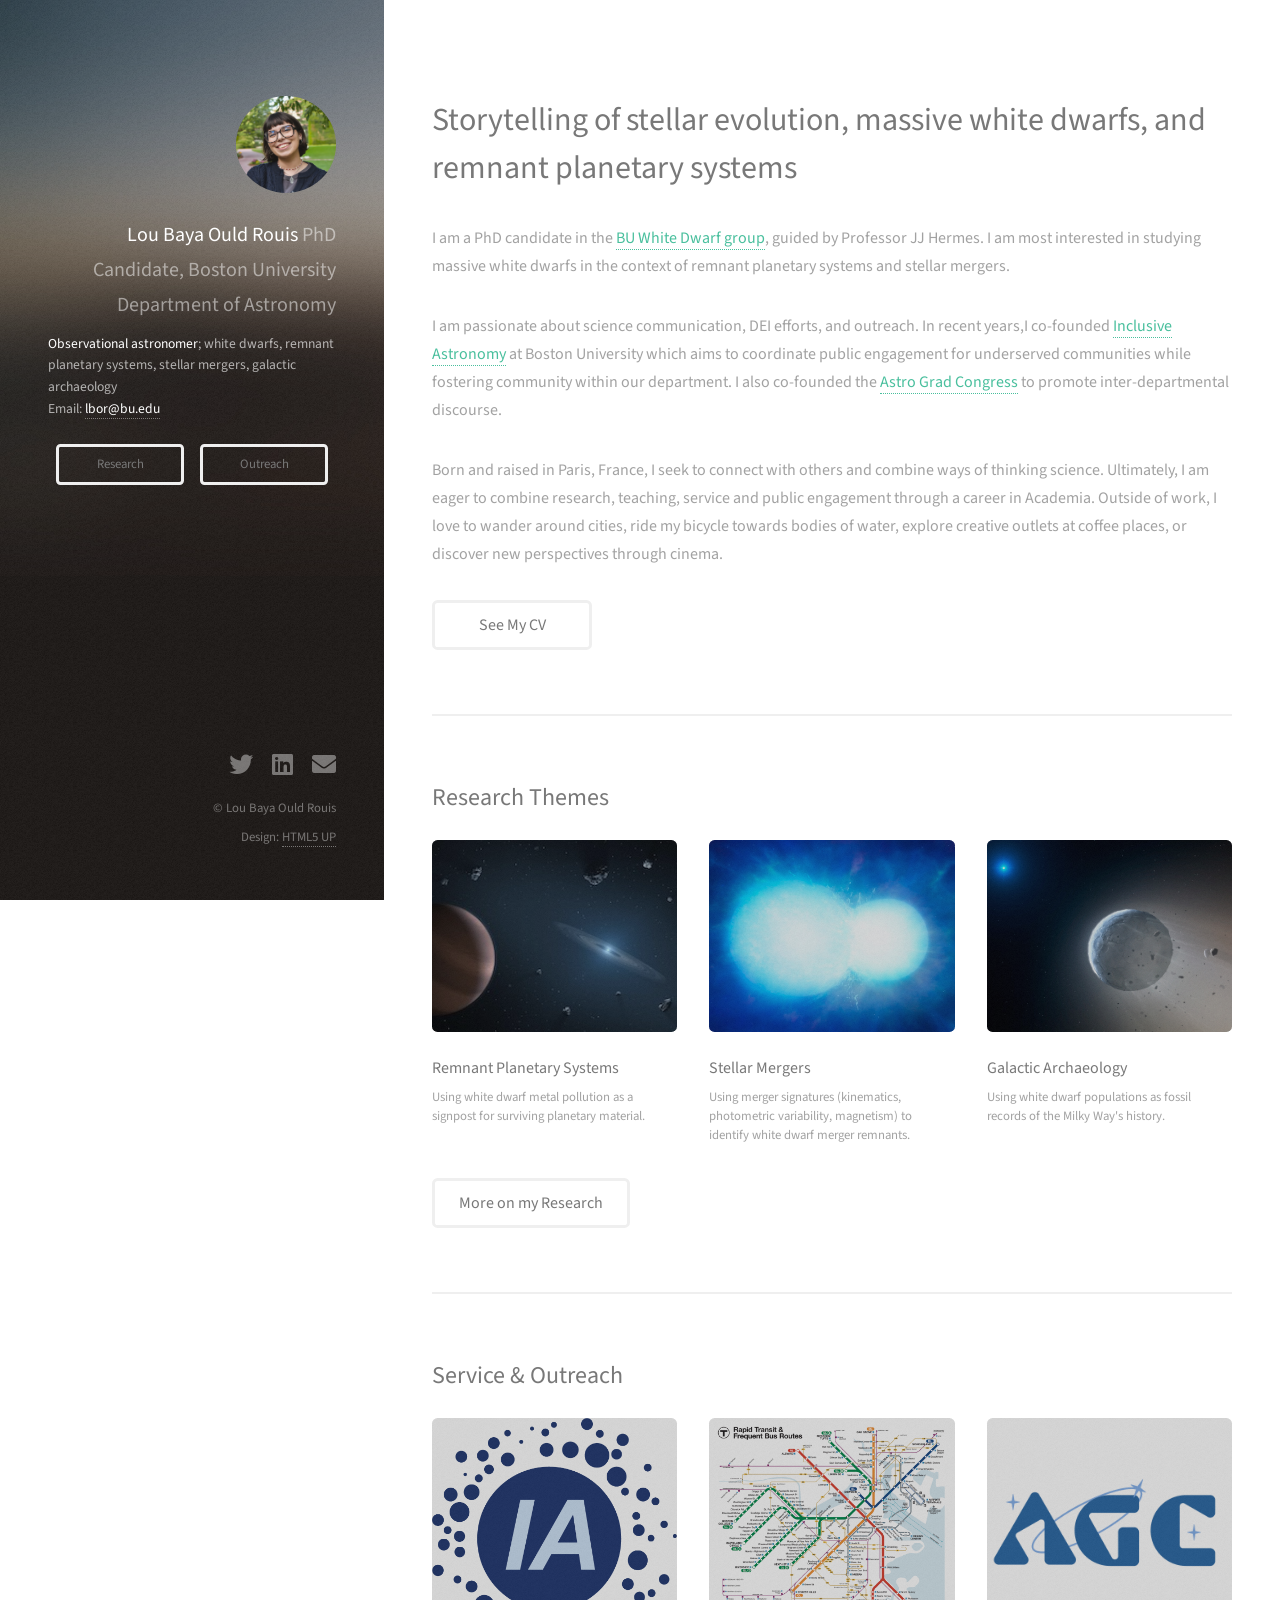
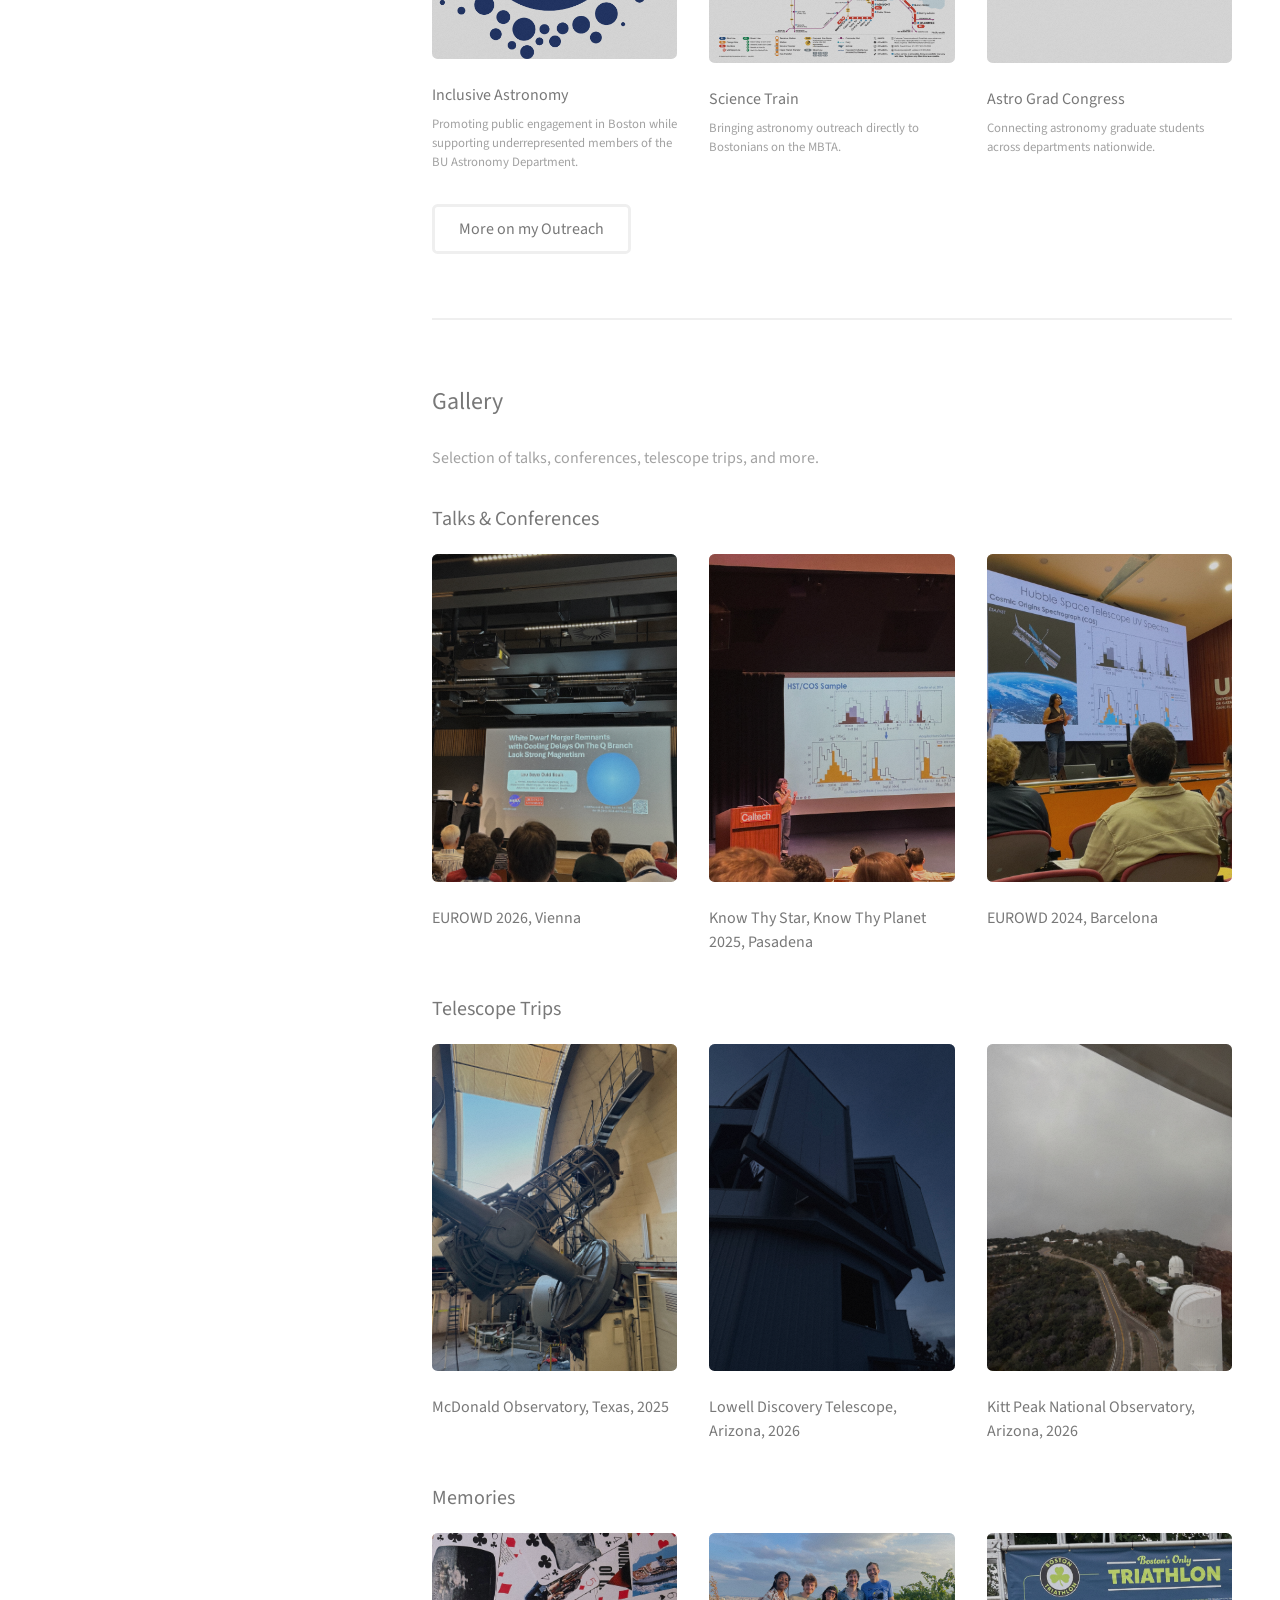
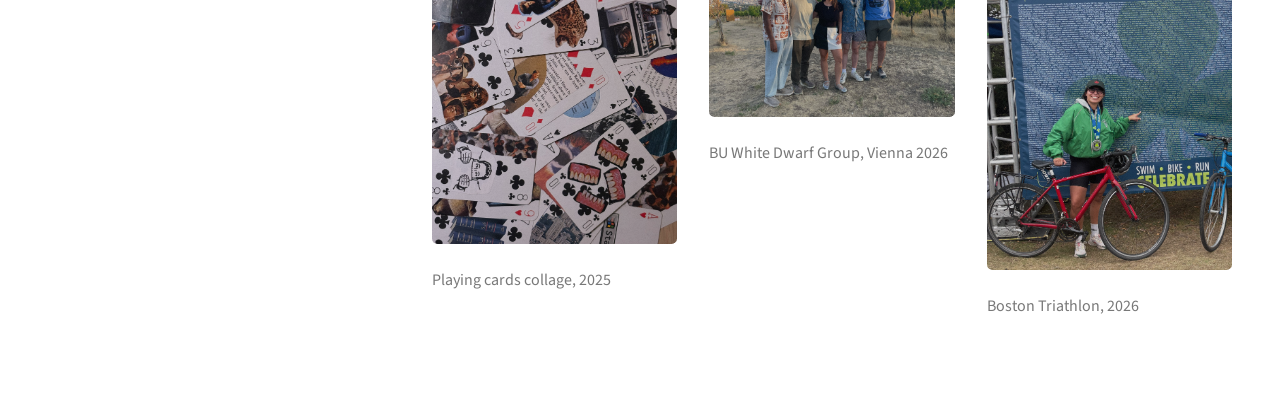
==== commit 19aed58b: "small edits" ====
--- a/index.html
+++ b/index.html
@@ -39,9 +39,9 @@
 
 						<p> I am a PhD candidate in the <a href="https://sites.bu.edu/buwd/">BU White Dwarf group</a>,
 							guided by Professor JJ Hermes. 
-							I am most interested in massive white dwarfs in the context of remnant planetary systems and stellar mergers. </p>
-
-						<p> I am passionate about science communication, DEI efforts, and outreach. I co-founded <a href="https://sites.bu.edu/ia/about/">Inclusive Astronomy</a> at Boston University 
+							I am most interested in studying massive white dwarfs in the context of remnant planetary systems and stellar mergers. </p>
+
+						<p> I am passionate about science communication, DEI efforts, and outreach. In recent years,I co-founded <a href="https://sites.bu.edu/ia/about/">Inclusive Astronomy</a> at Boston University 
 							which aims to coordinate public engagement for underserved communities while fostering community within our department. I also co-founded the <a href="https://astro-grad-congress.github.io/about/">Astro Grad Congress</a> to promote inter-departmental discourse.
 							<p>
 
@@ -62,17 +62,17 @@
 							<article class="col-4 col-12-xsmall work-item">
 								<a href="research.html#remnant-planetary-systems" class="image fit thumb"><img src="images/thumbs/research.jpg" alt="" /></a>
 								<h3>Remnant Planetary Systems</h3>
-								<p>Metal pollution in white dwarfs as a signpost for surviving planetary material.</p>
+								<p>Using white dwarf metal pollution as a signpost for surviving planetary material.</p>
 							</article>
 							<article class="col-4 col-12-xsmall work-item">
 								<a href="research.html#stellar-mergers" class="image fit thumb"><img src="images/thumbs/merger-wd.jpg" alt="" /></a>
 								<h3>Stellar Mergers</h3>
-								<p>Using kinematics to identify white dwarfs that are the byproducts of stellar mergers.</p>
+								<p>Using merger signatures (kinematics, photometric variability, magnetism) to identify white dwarf merger remnants.</p>
 							</article>
 							<article class="col-4 col-12-xsmall work-item">
 								<a href="research.html#galactic-archaeology" class="image fit thumb"><img src="images/thumbs/disintegrating_asteroid.jpg" alt="" /></a>
 								<h3>Galactic Archaeology</h3>
-								<p>Reading white dwarf populations as fossil records of the Milky Way's history.</p>
+								<p>Using white dwarf populations as fossil records of the Milky Way's history.</p>
 							</article>
 						</div>
 						<ul class="actions">
@@ -87,7 +87,7 @@
 							<article class="col-4 col-12-xsmall work-item">
 								<a href="outreach.html#inclusive-astronomy" class="image fit thumb"><img src="images/thumbs/IA-logo.png" alt="" /></a>
 								<h3>Inclusive Astronomy</h3>
-								<p>Supporting underrepresented students and faculty in the BU Astronomy Department.</p>
+								<p>Promoting public engagement in Boston while supporting underrepresented members of the BU Astronomy Department.</p>
 							</article>
 							<article class="col-4 col-12-xsmall work-item">
 								<a href="outreach.html#science-train" class="image fit thumb"><img src="images/thumbs/sciencetrain.jpg" alt="" /></a>
@@ -108,7 +108,7 @@
 				<!-- Gallery -->
 					<section id="gallery">
 						<h2>Gallery</h2>
-						<p>Talks, conferences, telescope trips, and more.</p>
+						<p>Selection of talks, conferences, telescope trips, and more.</p>
 
 						<h3>Talks &amp; Conferences</h3>
 						<div class="row">
@@ -130,13 +130,31 @@
 						<div class="row">
 							<article class="col-4 col-12-xsmall work-item">
 								<a href="images/gallery/fulls/mcdonald_observatory_2025.jpeg" class="image fit thumb"><img src="images/gallery/thumbs/mcdonald_observatory_2025.jpg" alt="" /></a>
-								<h3>McDonald Observatory, 2025</h3>
+								<h3>McDonald Observatory, Texas, 2025</h3>
 							</article>
 							<article class="col-4 col-12-xsmall work-item">
 								<a href="images/gallery/fulls/ldt.jpg" class="image fit thumb"><img src="images/gallery/thumbs/ldt.jpg" alt="" /></a>
-								<h3>Lowell Discovery Telescope, 2026</h3>
-							</article>
-		
+								<h3>Lowell Discovery Telescope, Arizona, 2026</h3>
+							</article>
+							<article class="col-4 col-12-xsmall work-item">
+								<a href="images/gallery/fulls/kitt-peak.jpg" class="image fit thumb"><img src="images/gallery/thumbs/kitt-peak.jpg" alt="" /></a>
+								<h3>Kitt Peak National Observatory, Arizona, 2026</h3>
+							</article>
+						</div>
+						<h3>Memories</h3>
+						<div class="row">
+							<article class="col-4 col-12-xsmall work-item">
+								<a href="images/gallery/fulls/collage.jpg" class="image fit thumb"><img src="images/gallery/thumbs/collage.jpg" alt="" /></a>
+								<h3>Playing cards collage, 2025</h3>
+							</article>
+							<article class="col-4 col-12-xsmall work-item">
+								<a href="images/gallery/fulls/buwd.PNG" class="image fit thumb"><img src="images/gallery/thumbs/buwd.PNG" alt="" /></a>
+								<h3>BU White Dwarf Group, Vienna 2026</h3>
+							</article>
+							<article class="col-4 col-12-xsmall work-item">
+								<a href="images/gallery/fulls/triathlon.JPG" class="image fit thumb"><img src="images/gallery/thumbs/triathlon.JPG" alt="" /></a>
+								<h3>Boston Triathlon, 2026</h3>
+							</article>
 						</div>
 
 					</section>
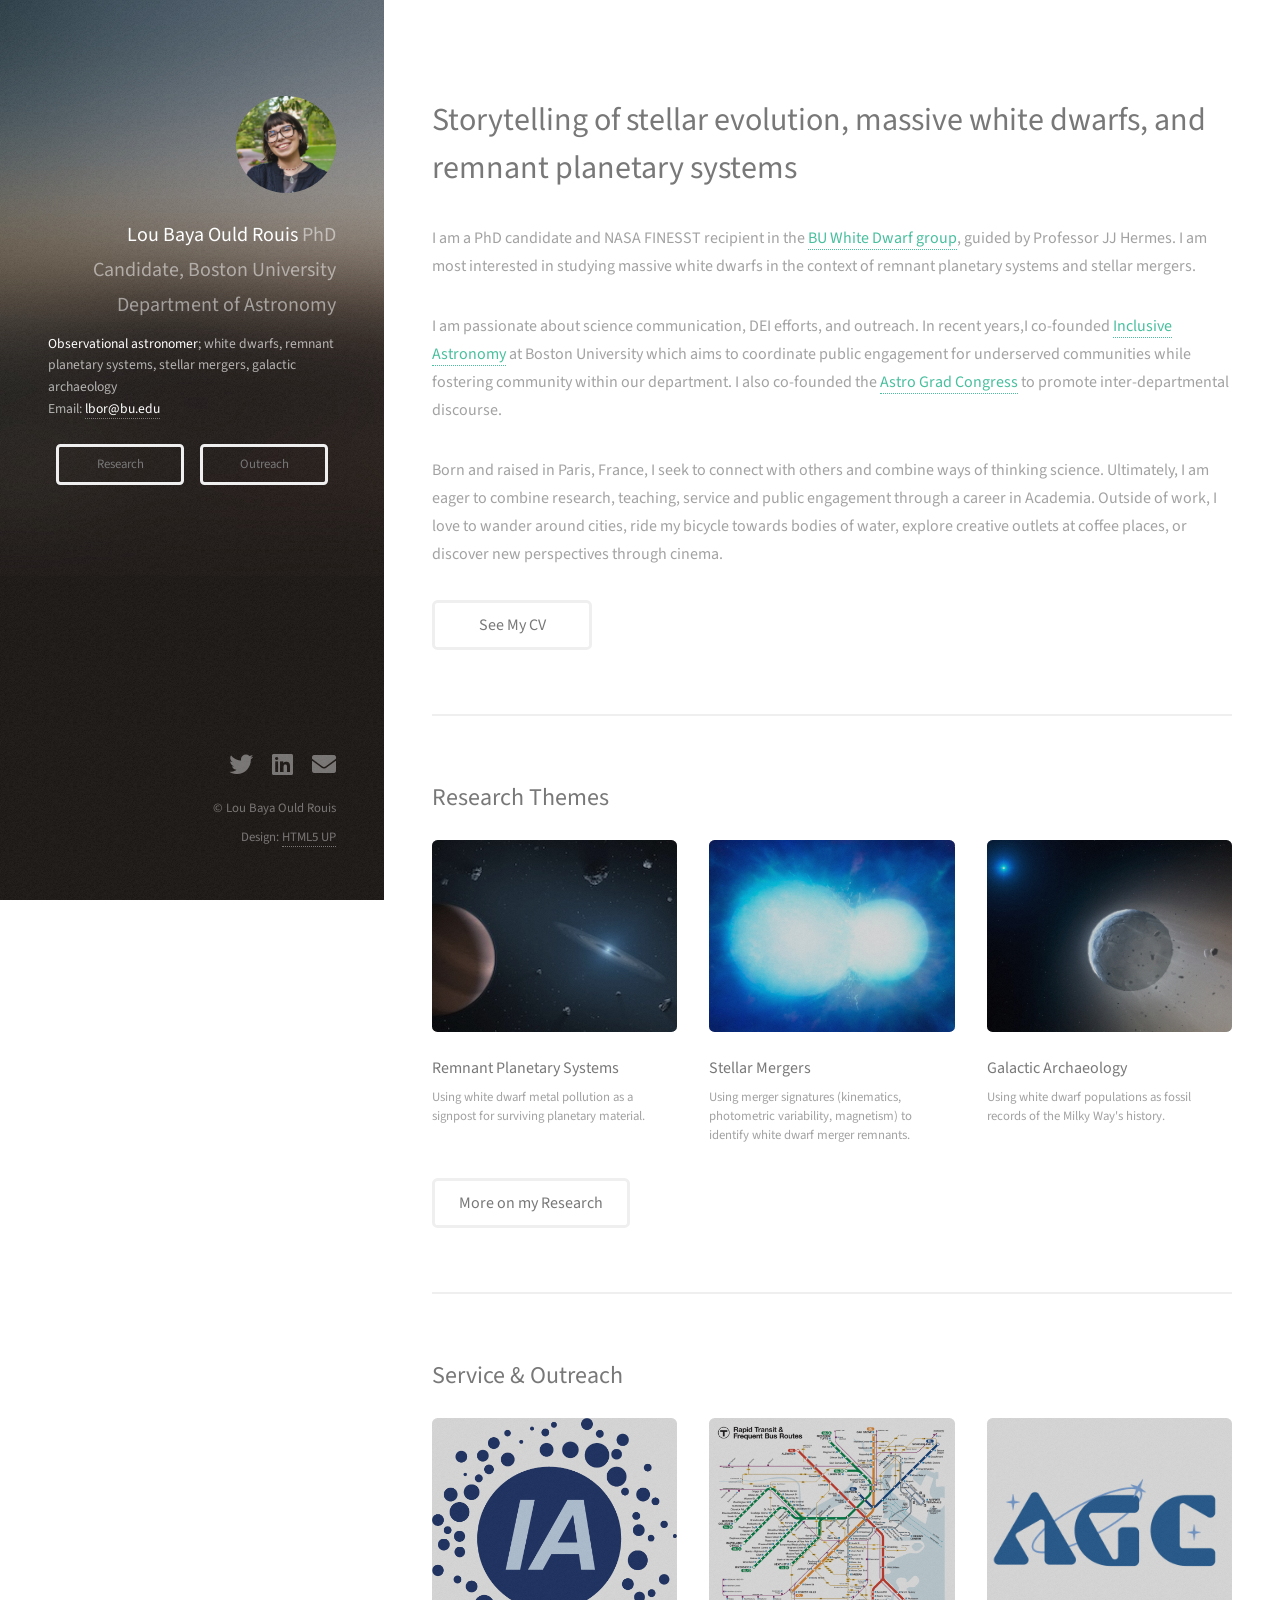
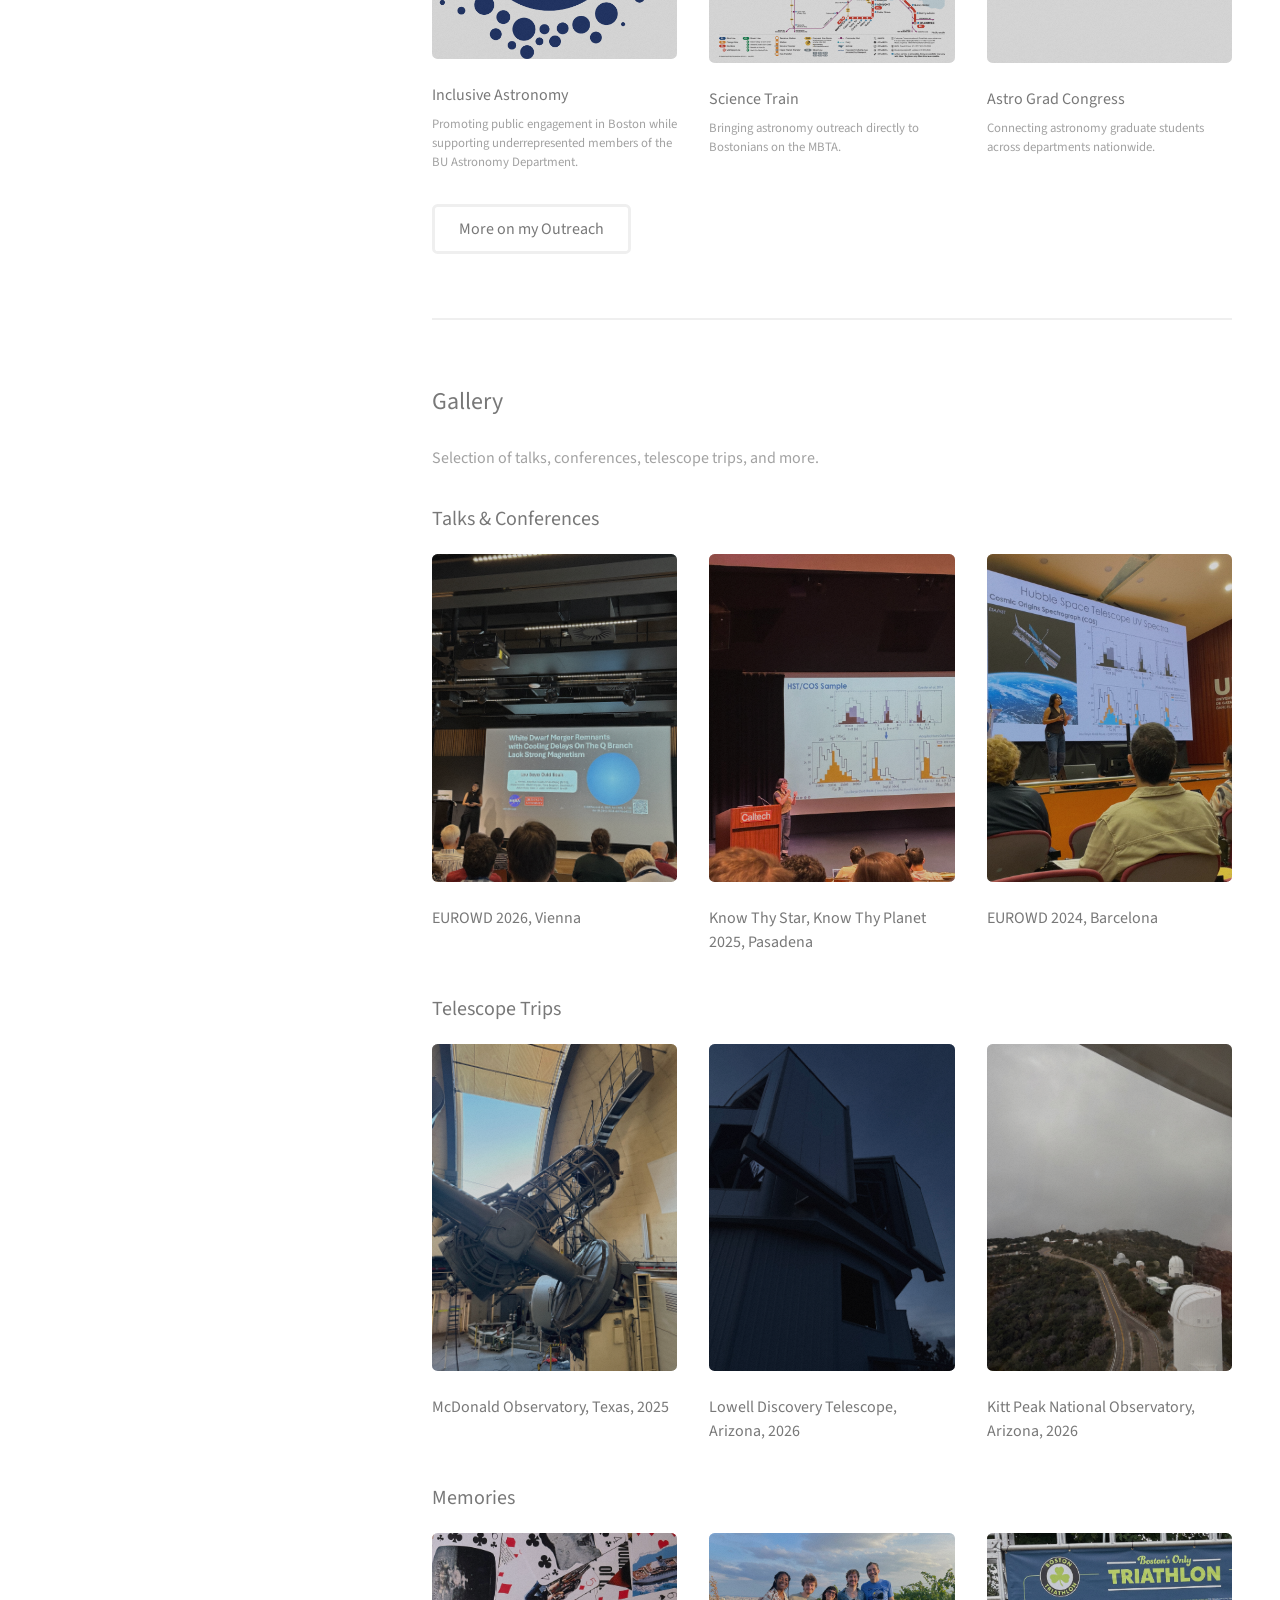
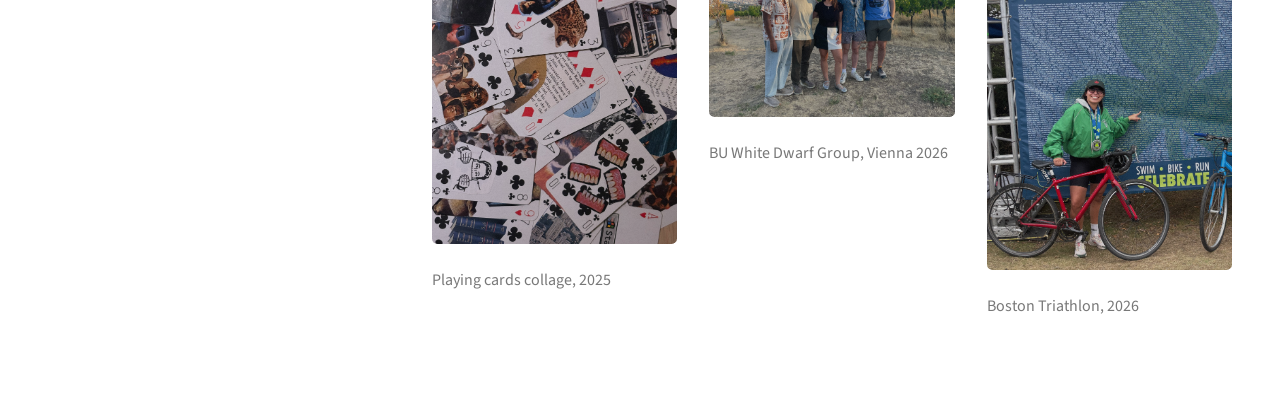
==== commit 8afd4d6f: "small edits" ====
--- a/index.html
+++ b/index.html
@@ -37,7 +37,7 @@
 							<h2> Storytelling of stellar evolution, massive white dwarfs, and remnant planetary systems </h2>
 						</header>
 
-						<p> I am a PhD candidate in the <a href="https://sites.bu.edu/buwd/">BU White Dwarf group</a>,
+						<p> I am a PhD candidate and NASA FINESST recipient in the <a href="https://sites.bu.edu/buwd/">BU White Dwarf group</a>,
 							guided by Professor JJ Hermes. 
 							I am most interested in studying massive white dwarfs in the context of remnant planetary systems and stellar mergers. </p>
 
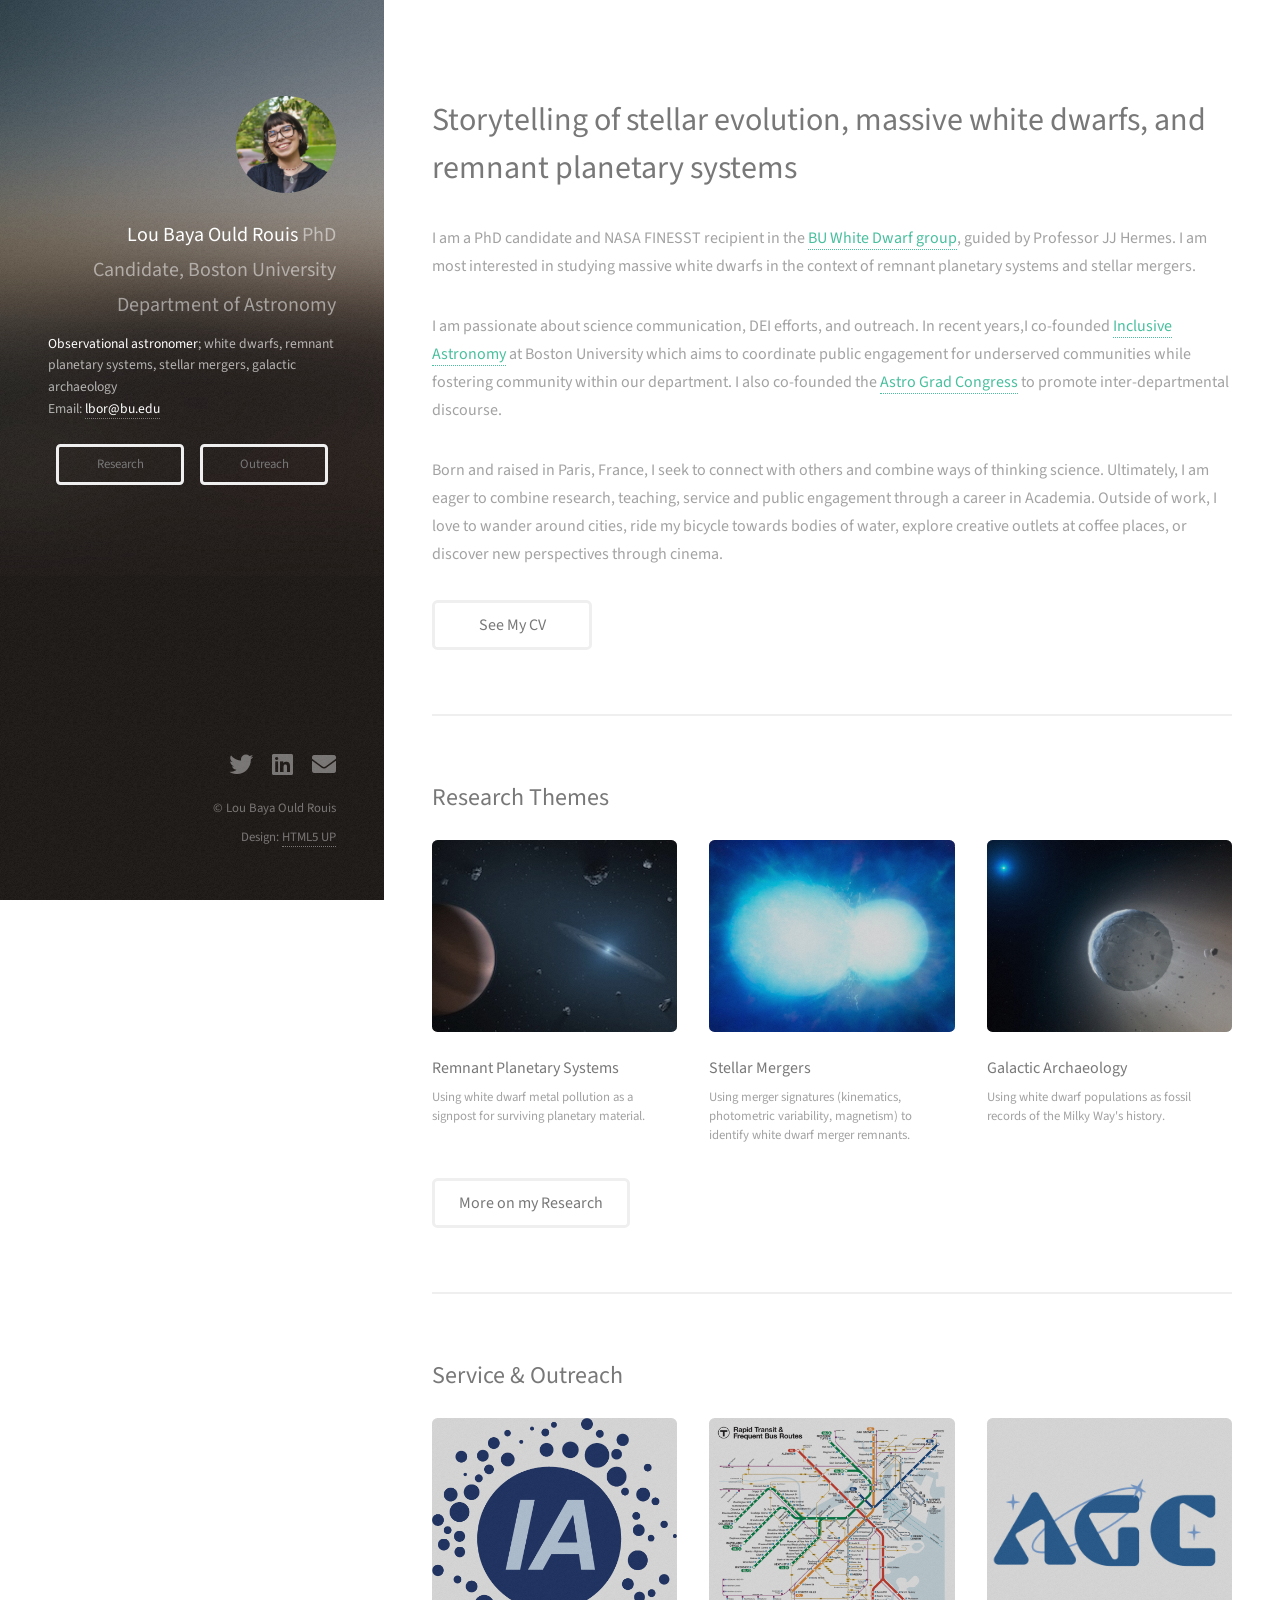
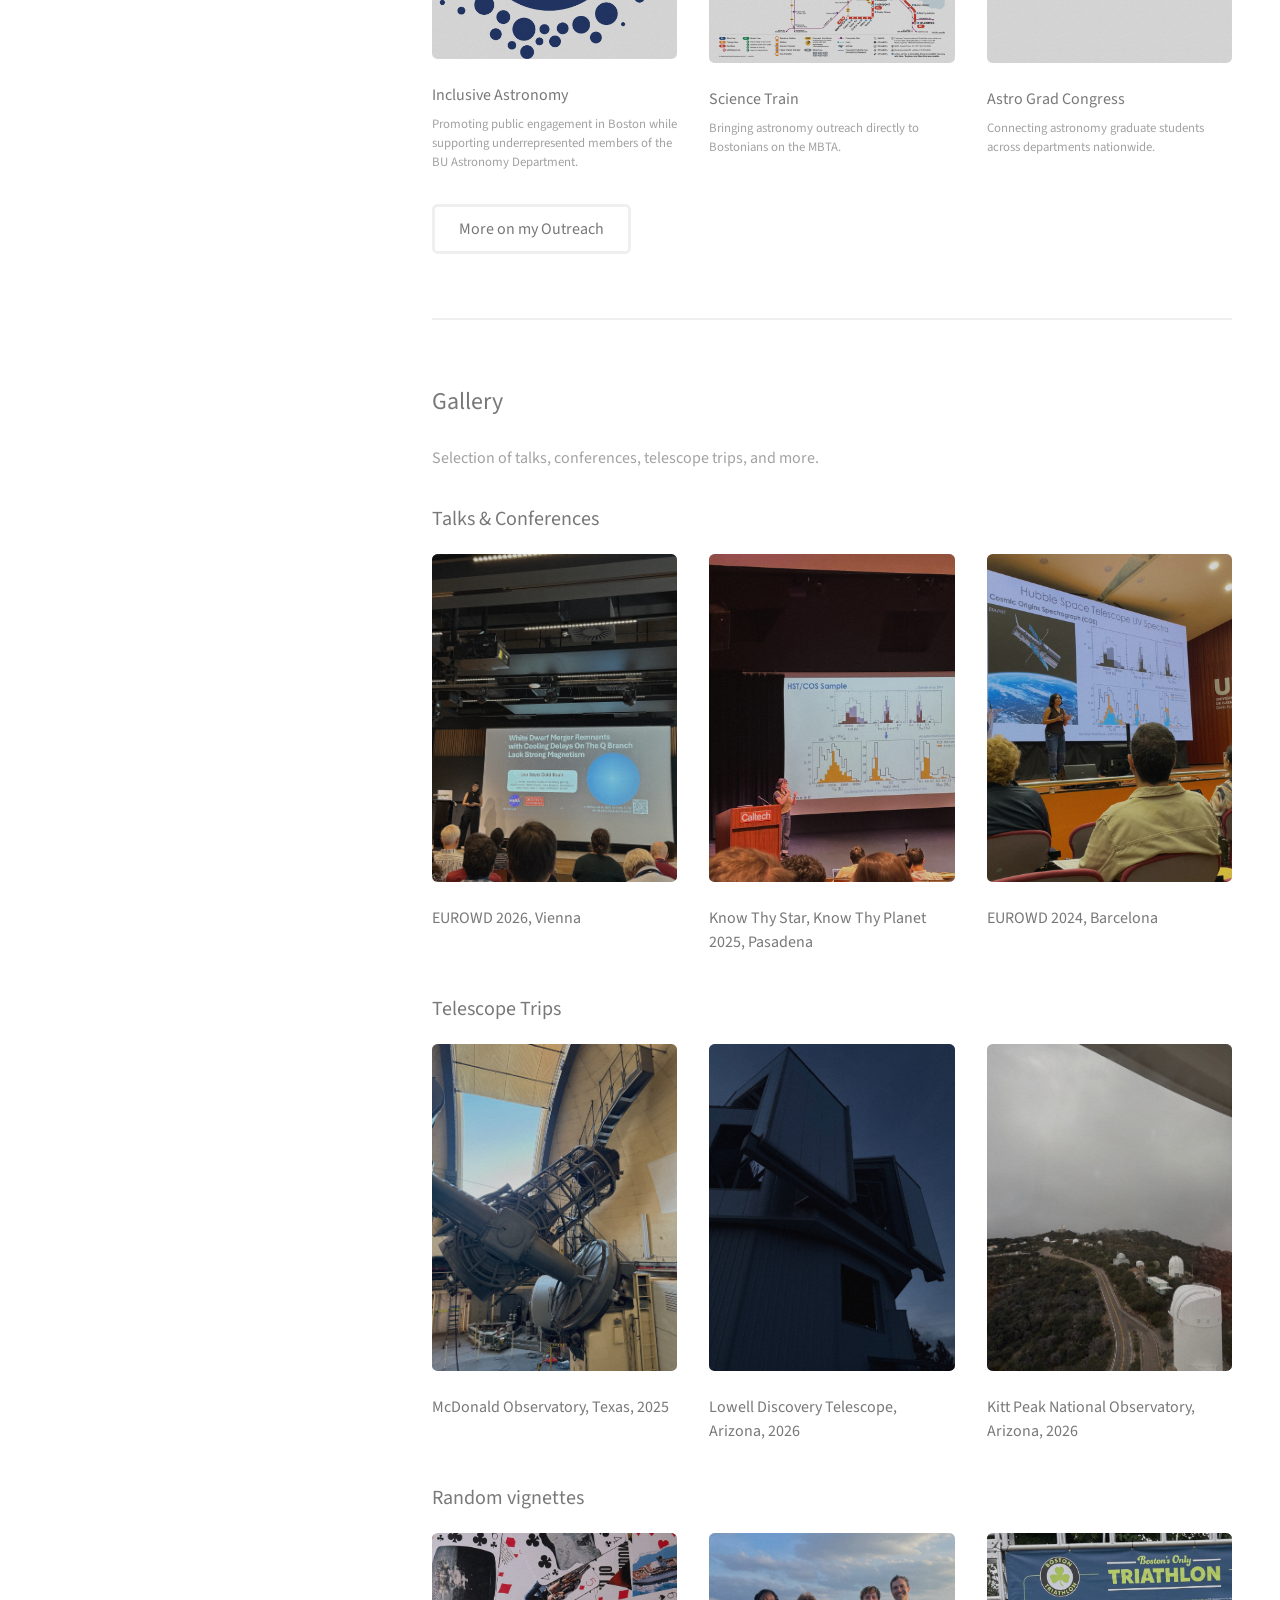
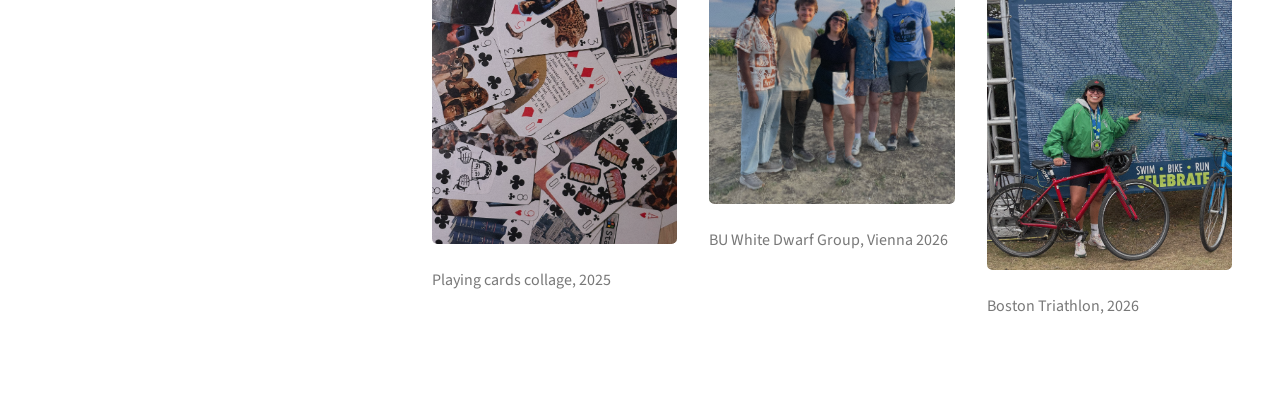
==== commit 6c4f730a: "small edits" ====
--- a/index.html
+++ b/index.html
@@ -141,7 +141,7 @@
 								<h3>Kitt Peak National Observatory, Arizona, 2026</h3>
 							</article>
 						</div>
-						<h3>Memories</h3>
+						<h3>Random vignettes</h3>
 						<div class="row">
 							<article class="col-4 col-12-xsmall work-item">
 								<a href="images/gallery/fulls/collage.jpg" class="image fit thumb"><img src="images/gallery/thumbs/collage.jpg" alt="" /></a>
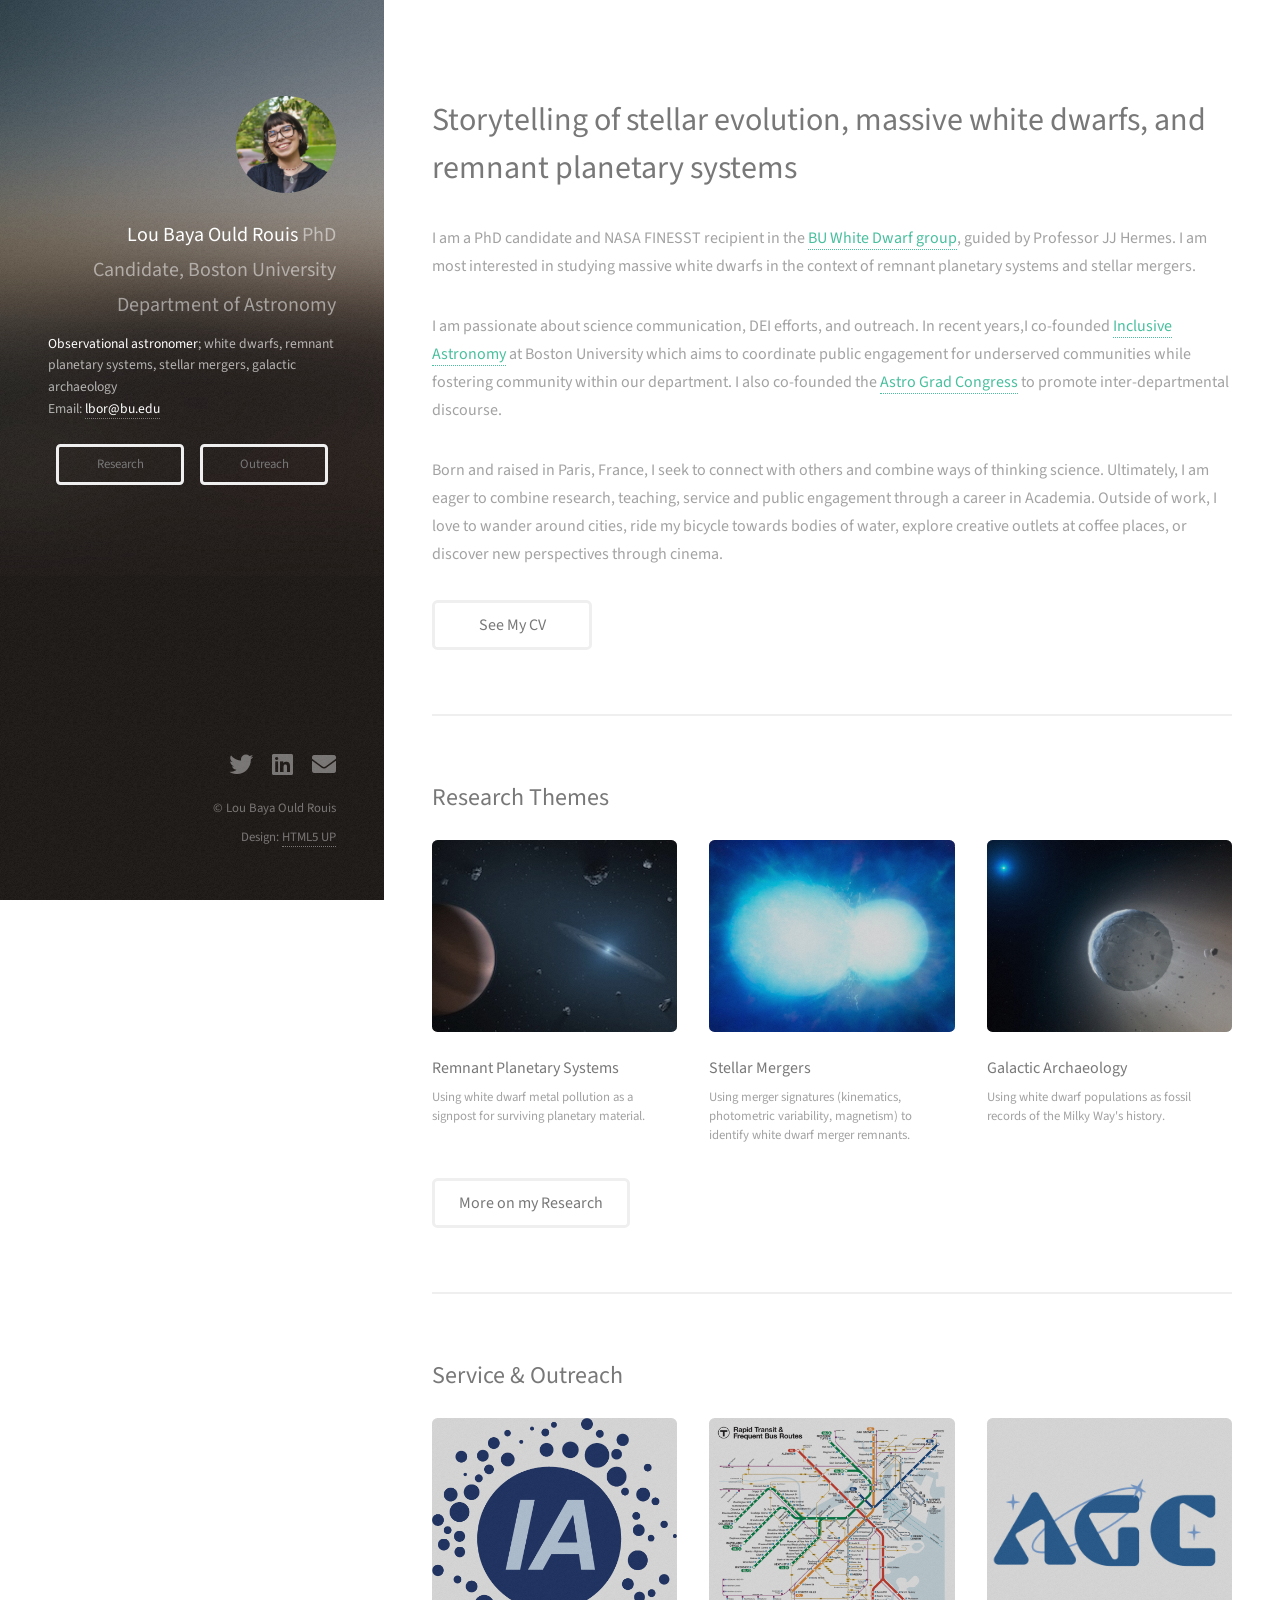
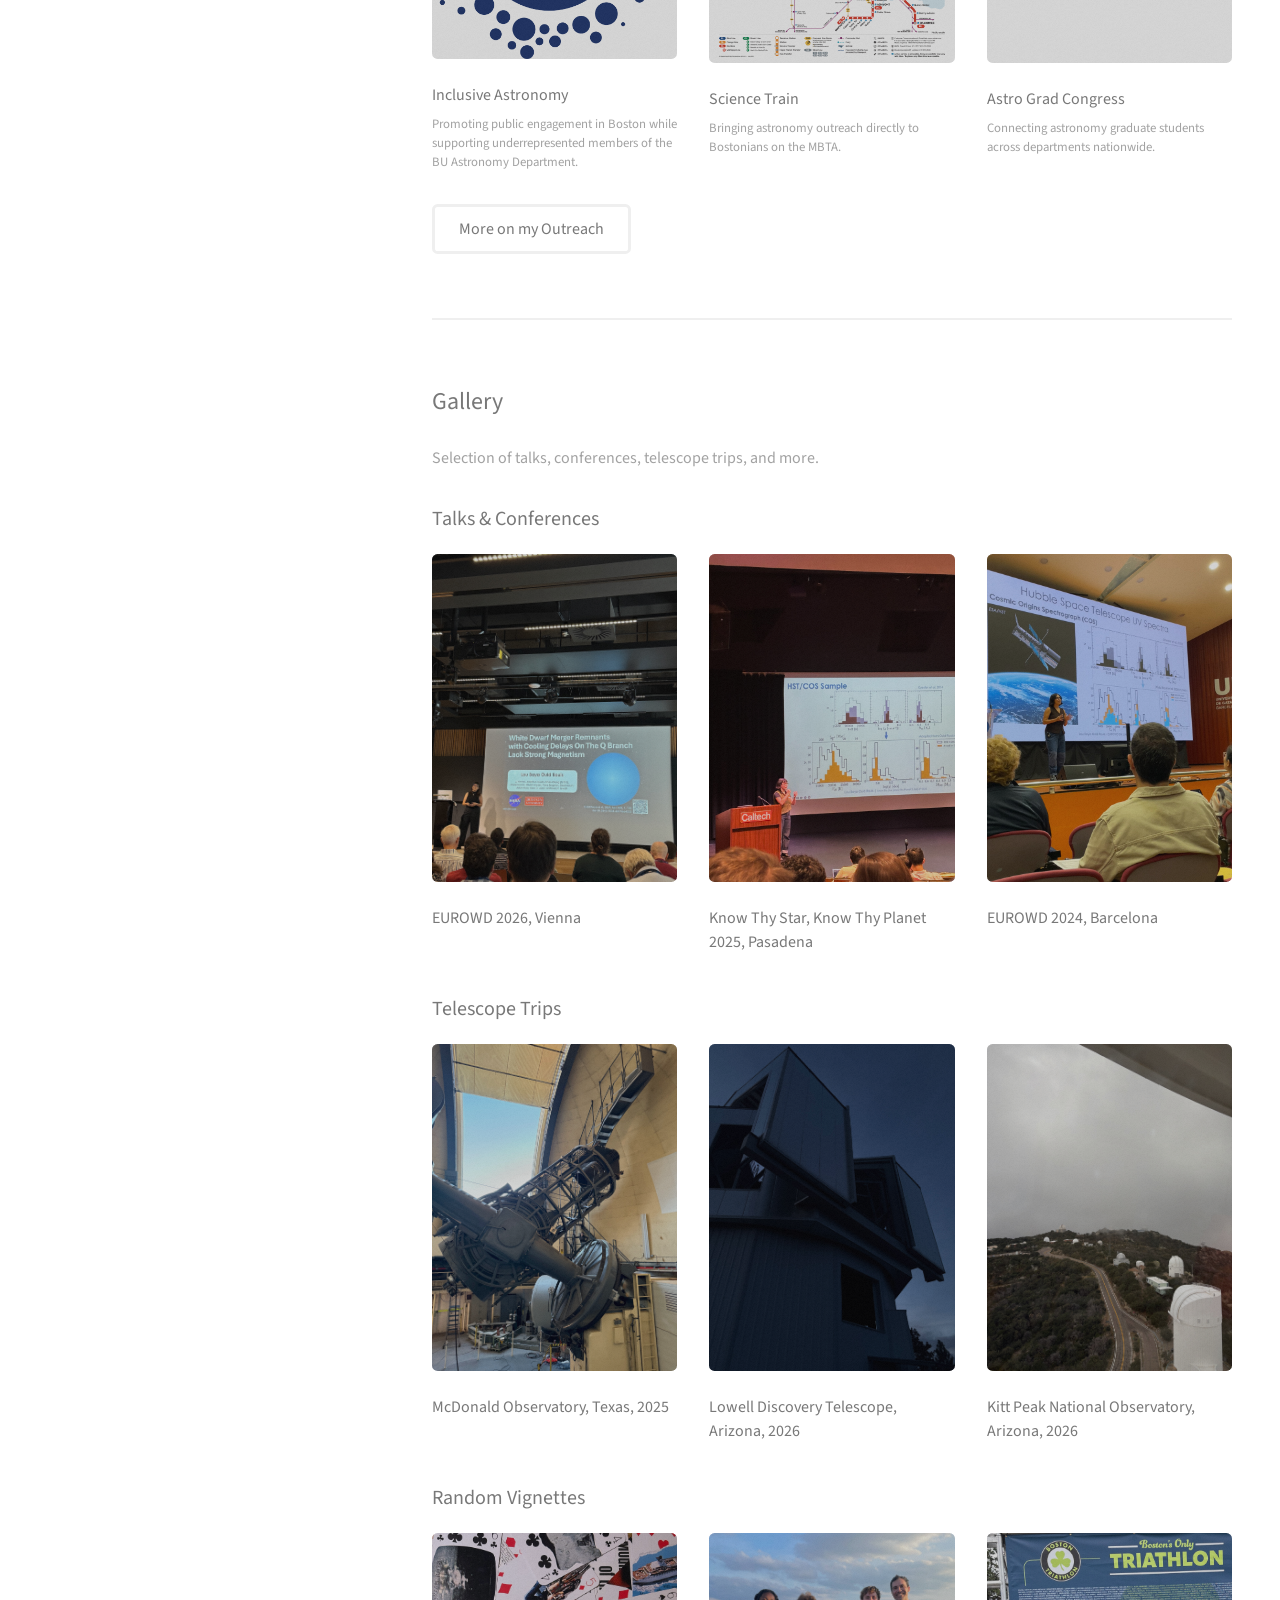
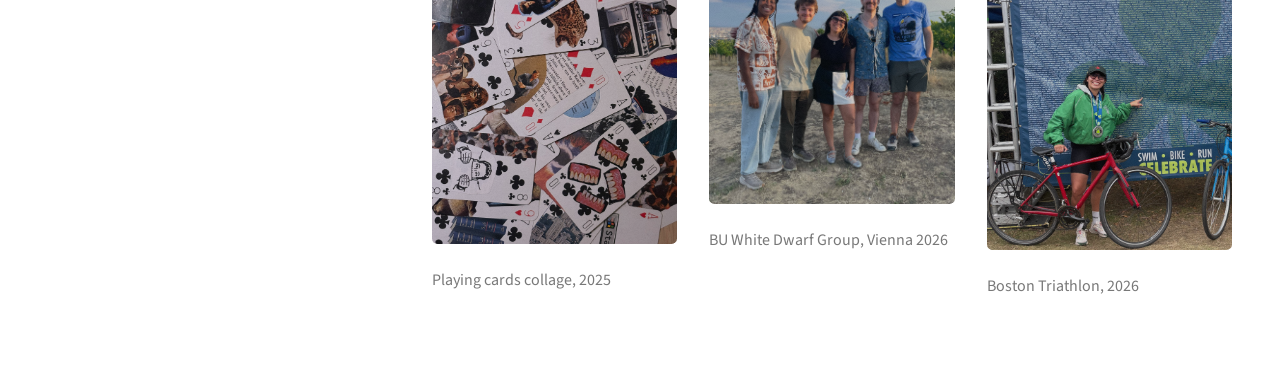
==== commit 0d5502fc: "small edits" ====
--- a/index.html
+++ b/index.html
@@ -141,7 +141,7 @@
 								<h3>Kitt Peak National Observatory, Arizona, 2026</h3>
 							</article>
 						</div>
-						<h3>Random vignettes</h3>
+						<h3>Random Vignettes</h3>
 						<div class="row">
 							<article class="col-4 col-12-xsmall work-item">
 								<a href="images/gallery/fulls/collage.jpg" class="image fit thumb"><img src="images/gallery/thumbs/collage.jpg" alt="" /></a>
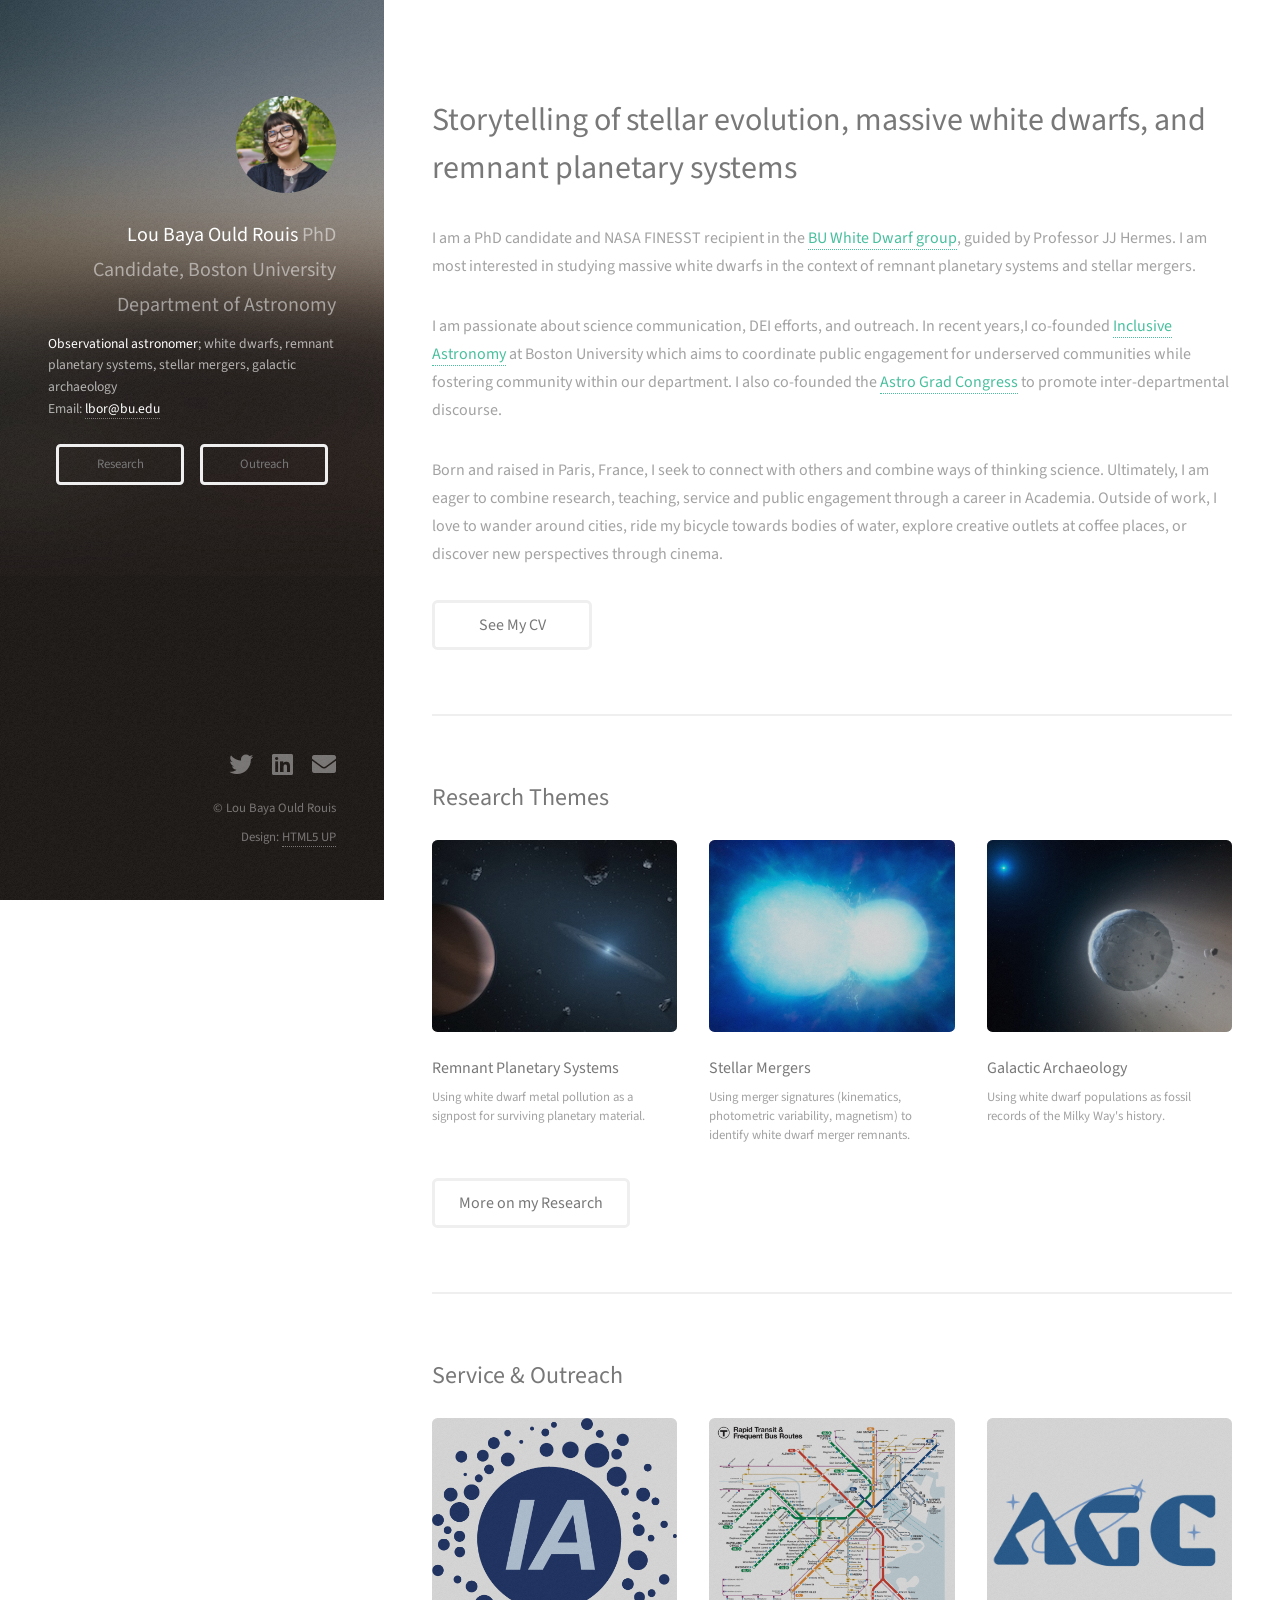
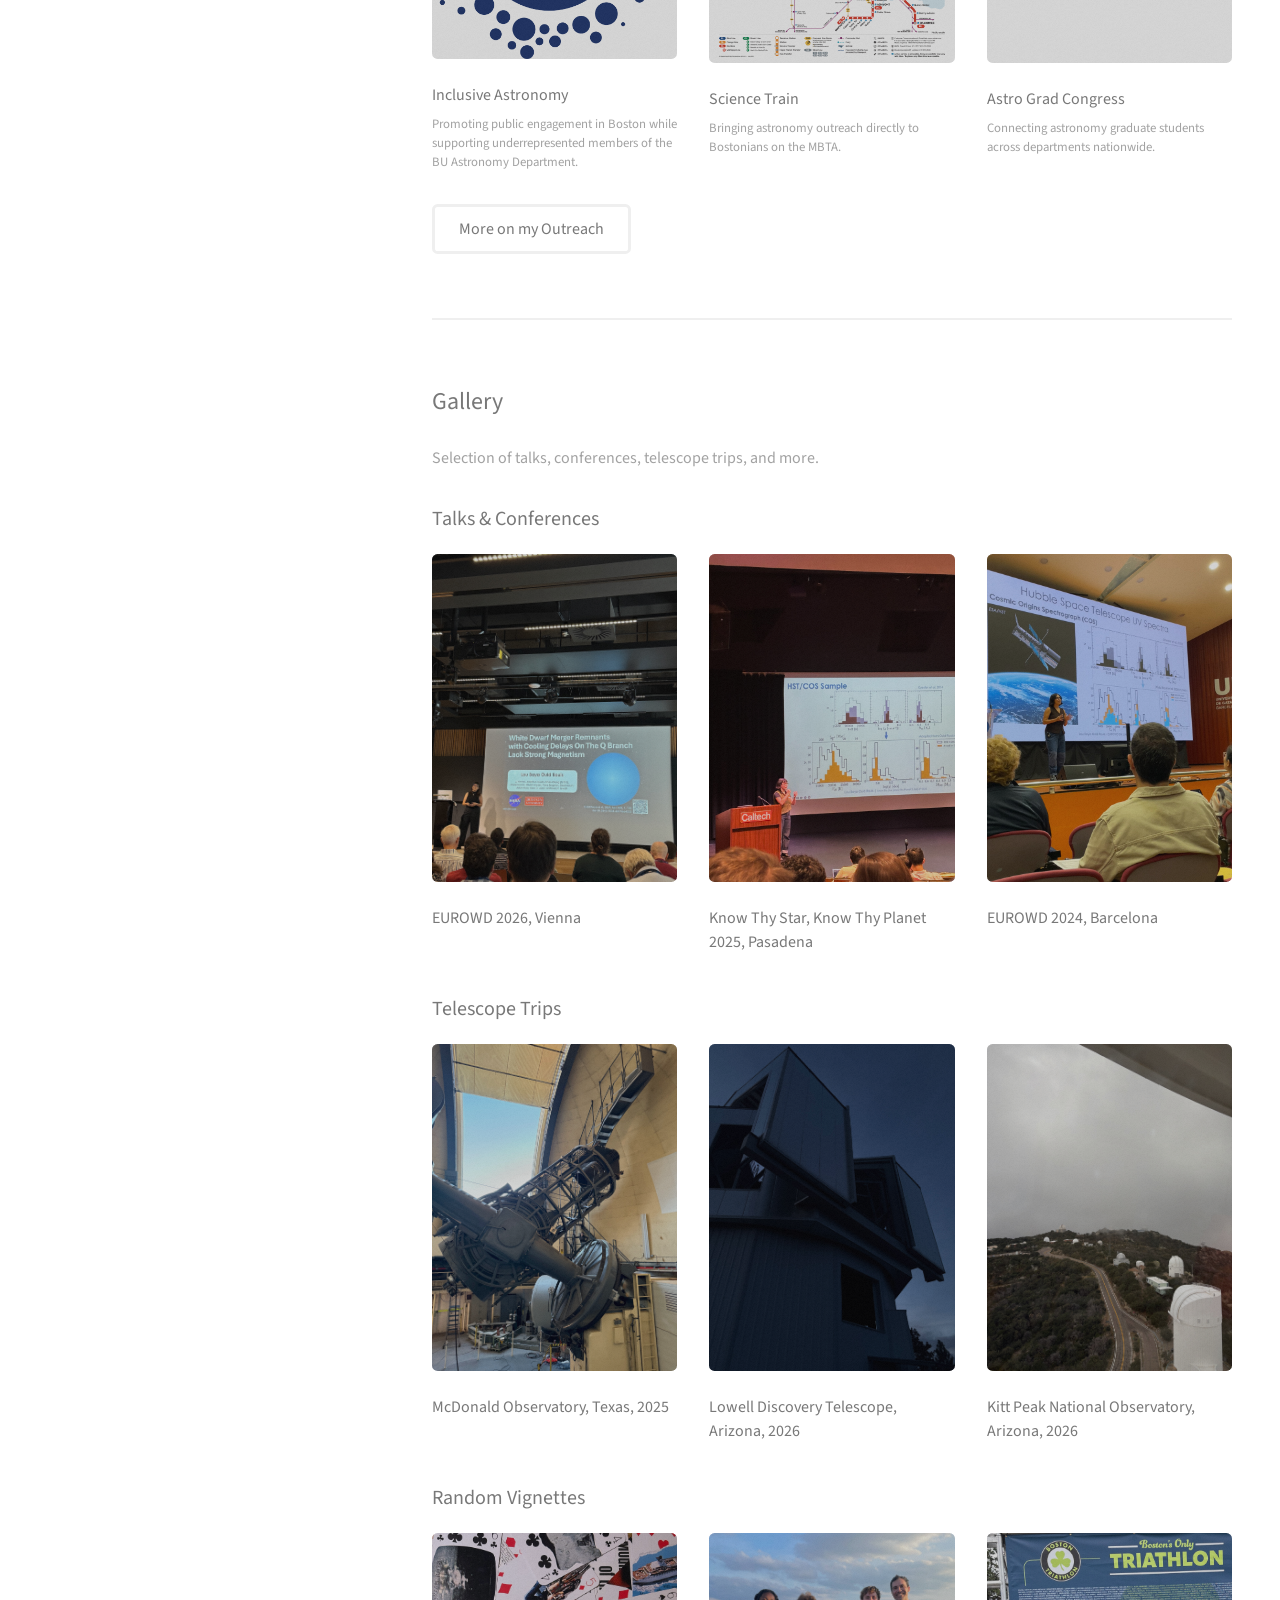
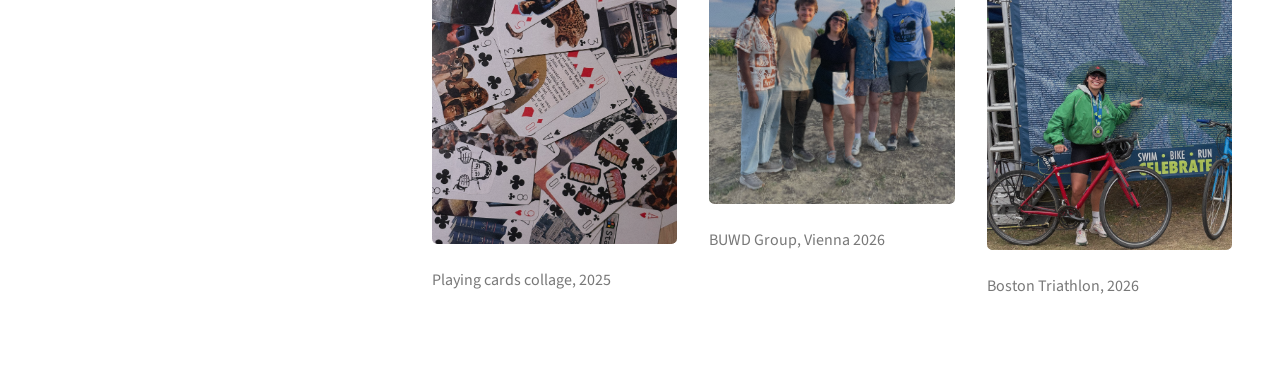
==== commit eda6f5cb: "small edits" ====
--- a/index.html
+++ b/index.html
@@ -149,7 +149,7 @@
 							</article>
 							<article class="col-4 col-12-xsmall work-item">
 								<a href="images/gallery/fulls/buwd.PNG" class="image fit thumb"><img src="images/gallery/thumbs/buwd.PNG" alt="" /></a>
-								<h3>BU White Dwarf Group, Vienna 2026</h3>
+								<h3>BUWD Group, Vienna 2026</h3>
 							</article>
 							<article class="col-4 col-12-xsmall work-item">
 								<a href="images/gallery/fulls/triathlon.JPG" class="image fit thumb"><img src="images/gallery/thumbs/triathlon.JPG" alt="" /></a>
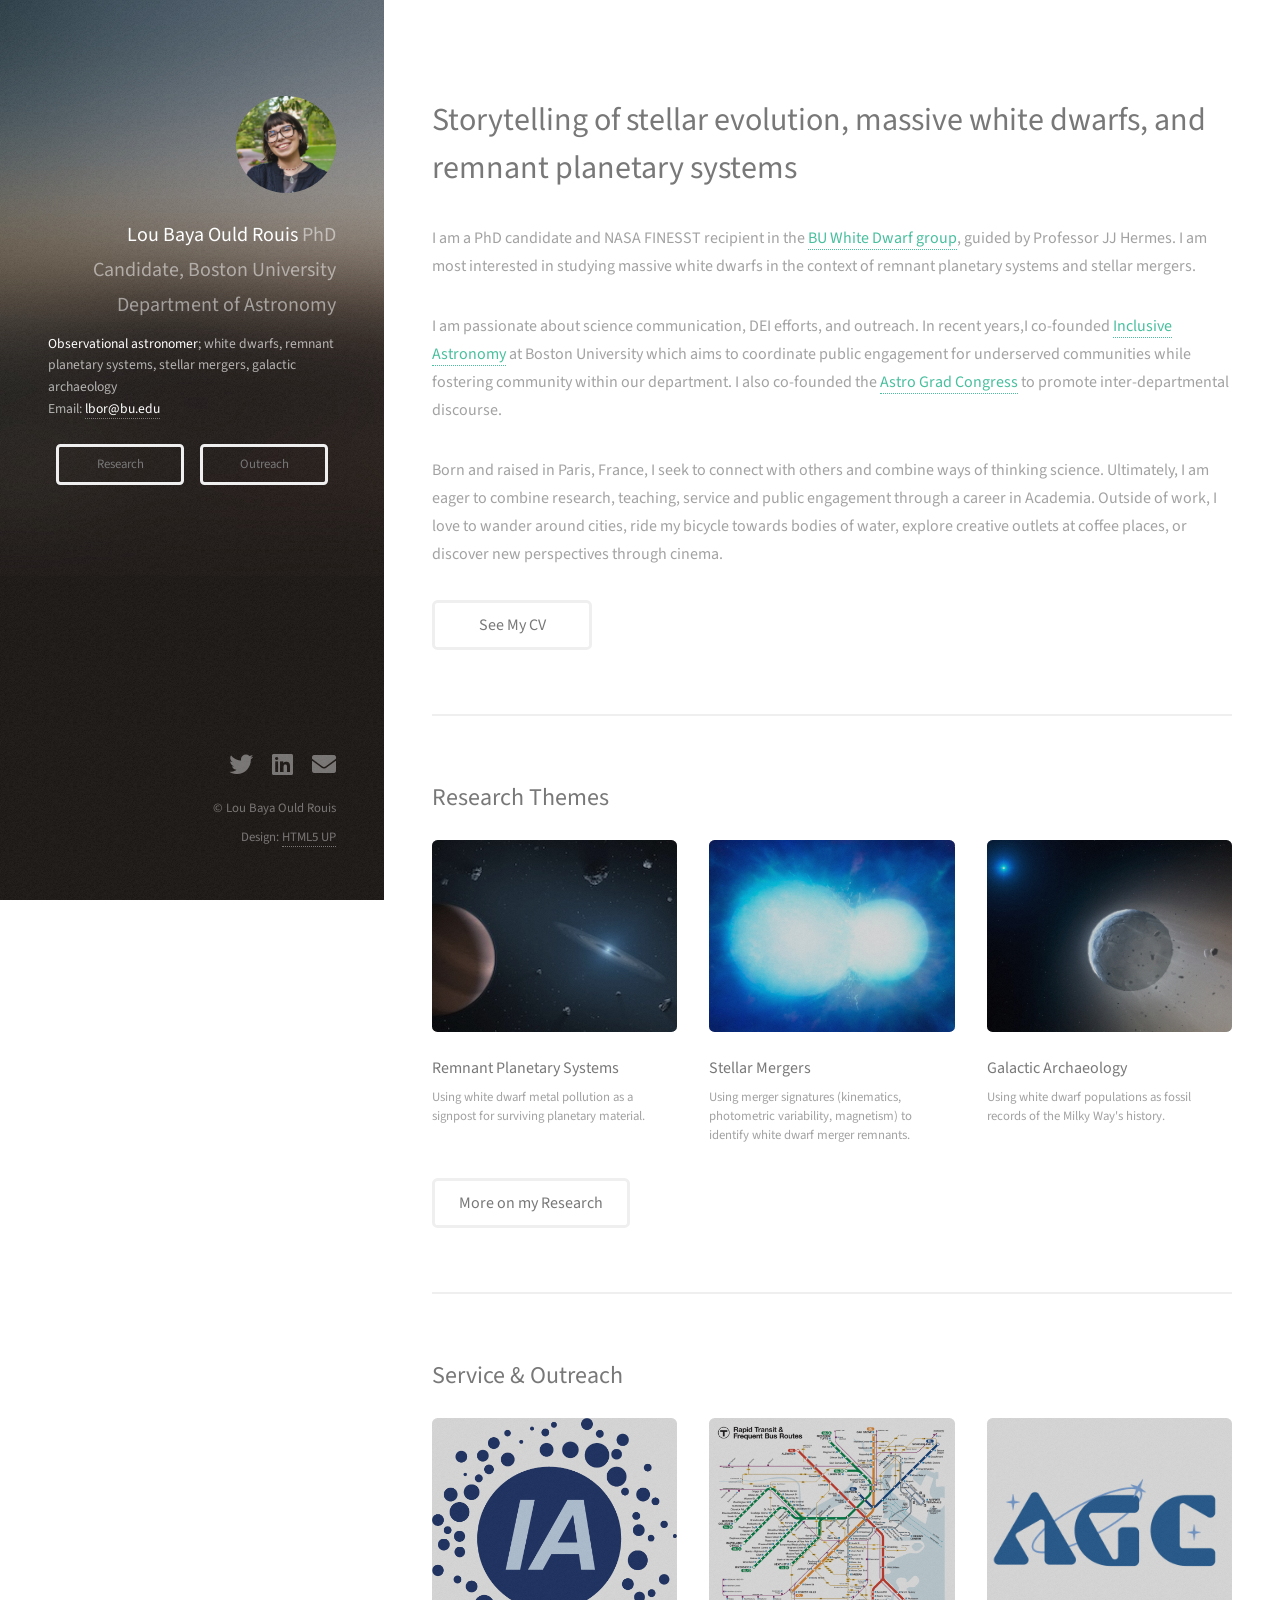
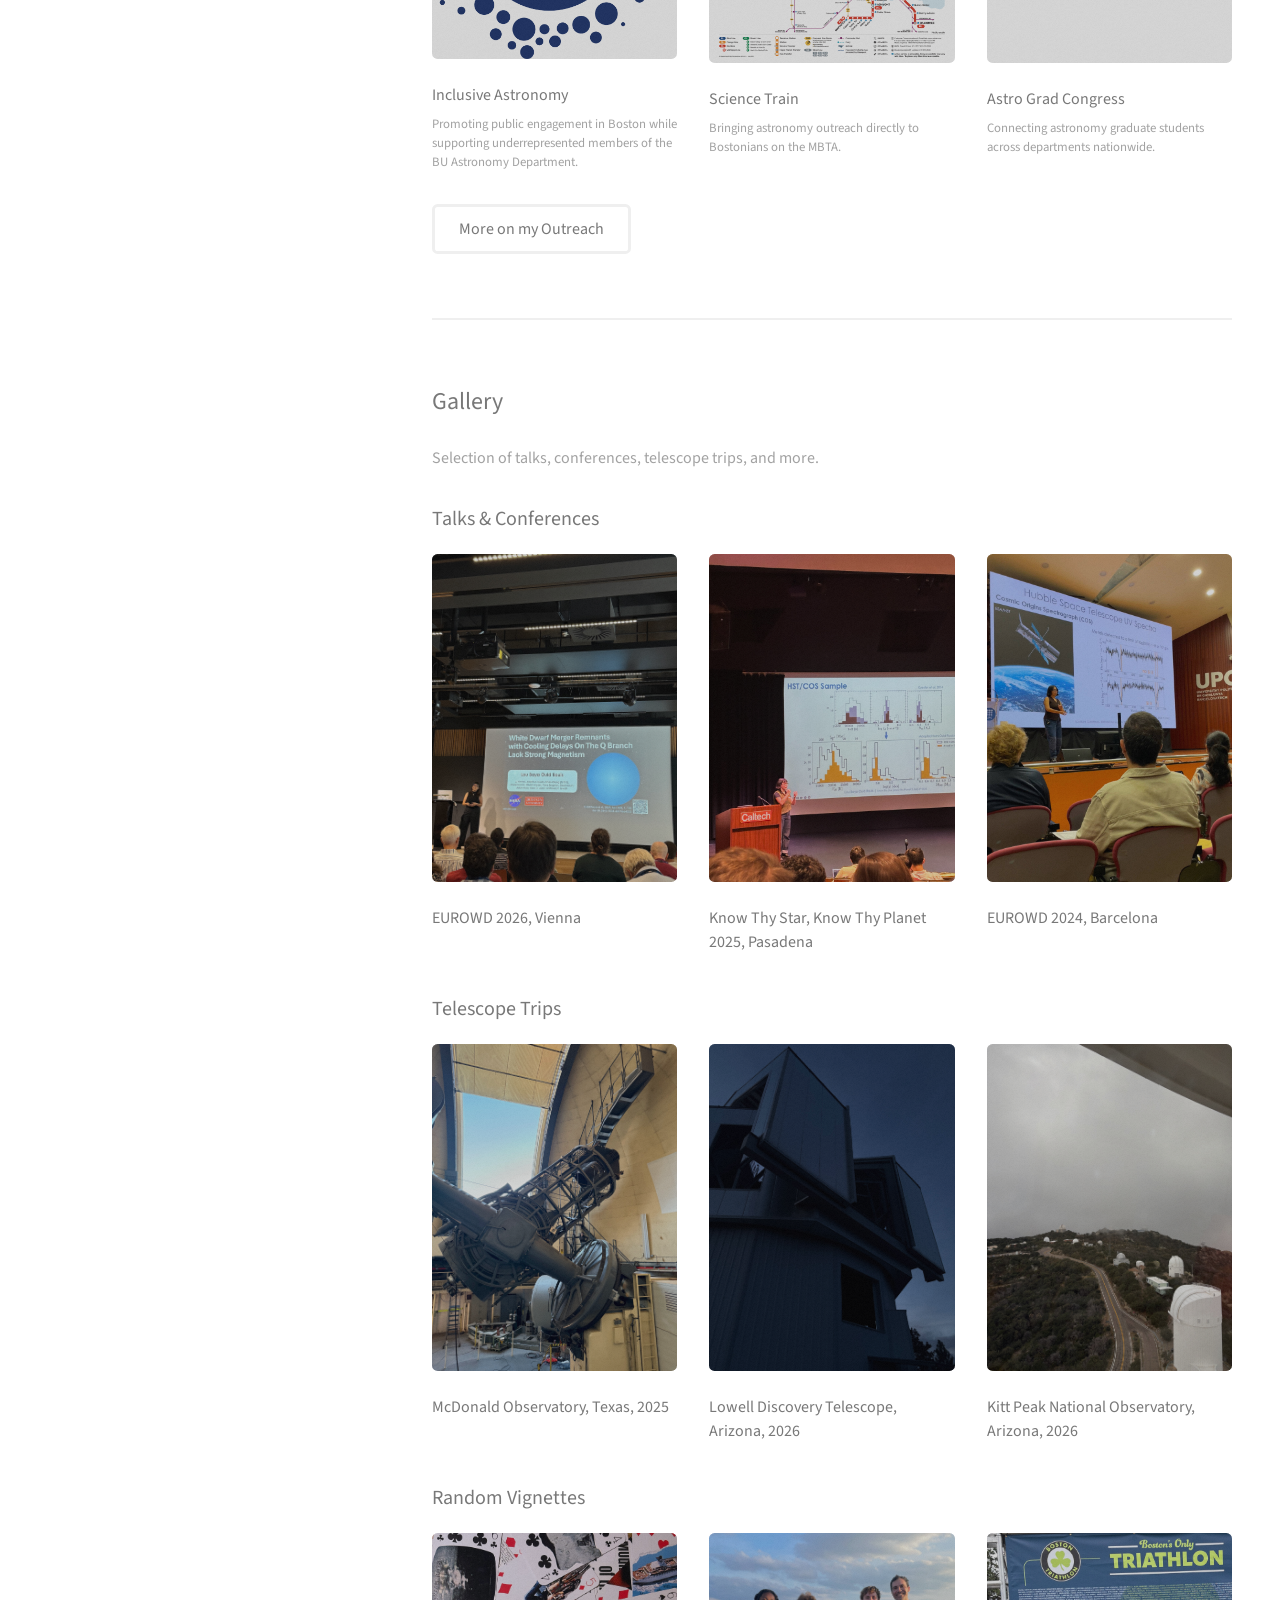
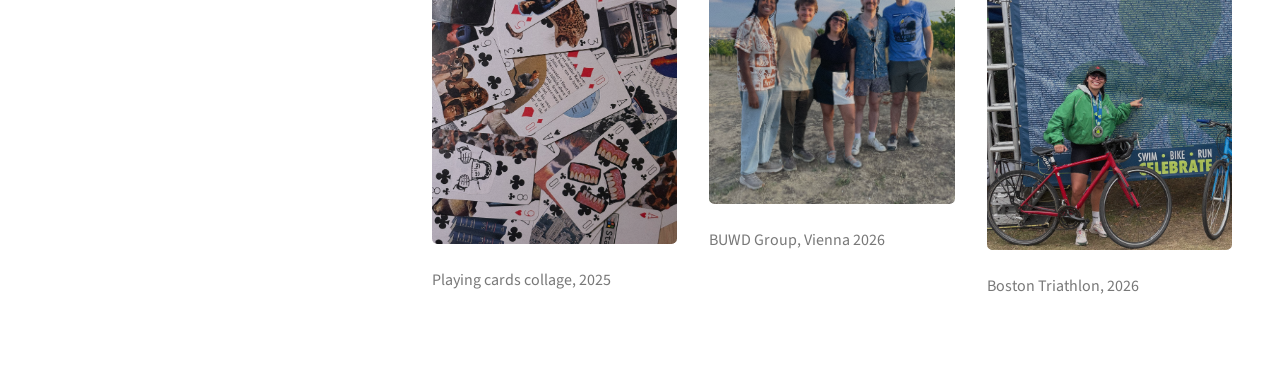
==== commit ef0a6028: "edits" ====
--- a/index.html
+++ b/index.html
@@ -121,7 +121,7 @@
 								<h3>Know Thy Star, Know Thy Planet 2025, Pasadena</h3>
 							</article>
 							<article class="col-4 col-12-xsmall work-item">
-								<a href="images/gallery/fulls/barcelona.JPG" class="image fit thumb"><img src="images/gallery/thumbs/barcelona.JPG" alt="" /></a>
+								<a href="images/gallery/fulls/eurowd-barcelona.jpeg" class="image fit thumb"><img src="images/gallery/thumbs/eurowd-barcelona.jpeg" alt="" /></a>
 								<h3>EUROWD 2024, Barcelona</h3>
 							</article>
 						</div>
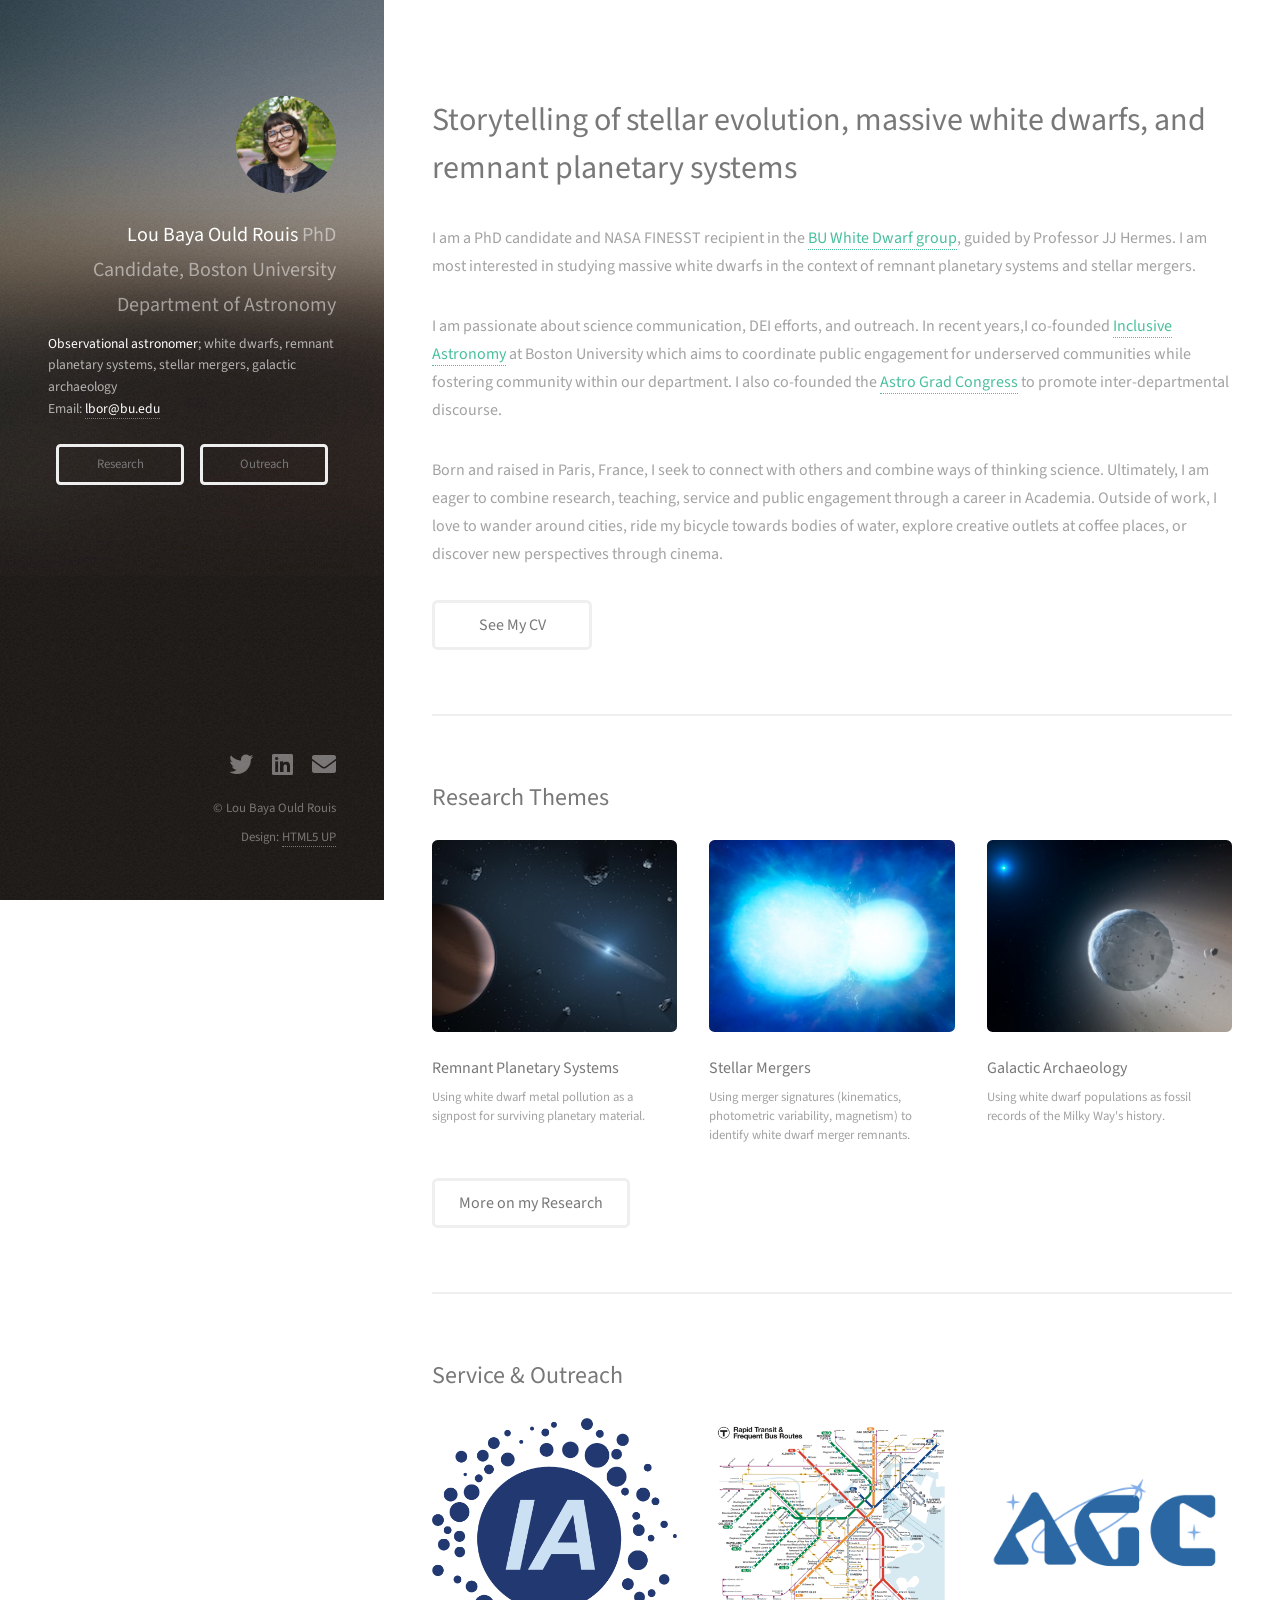
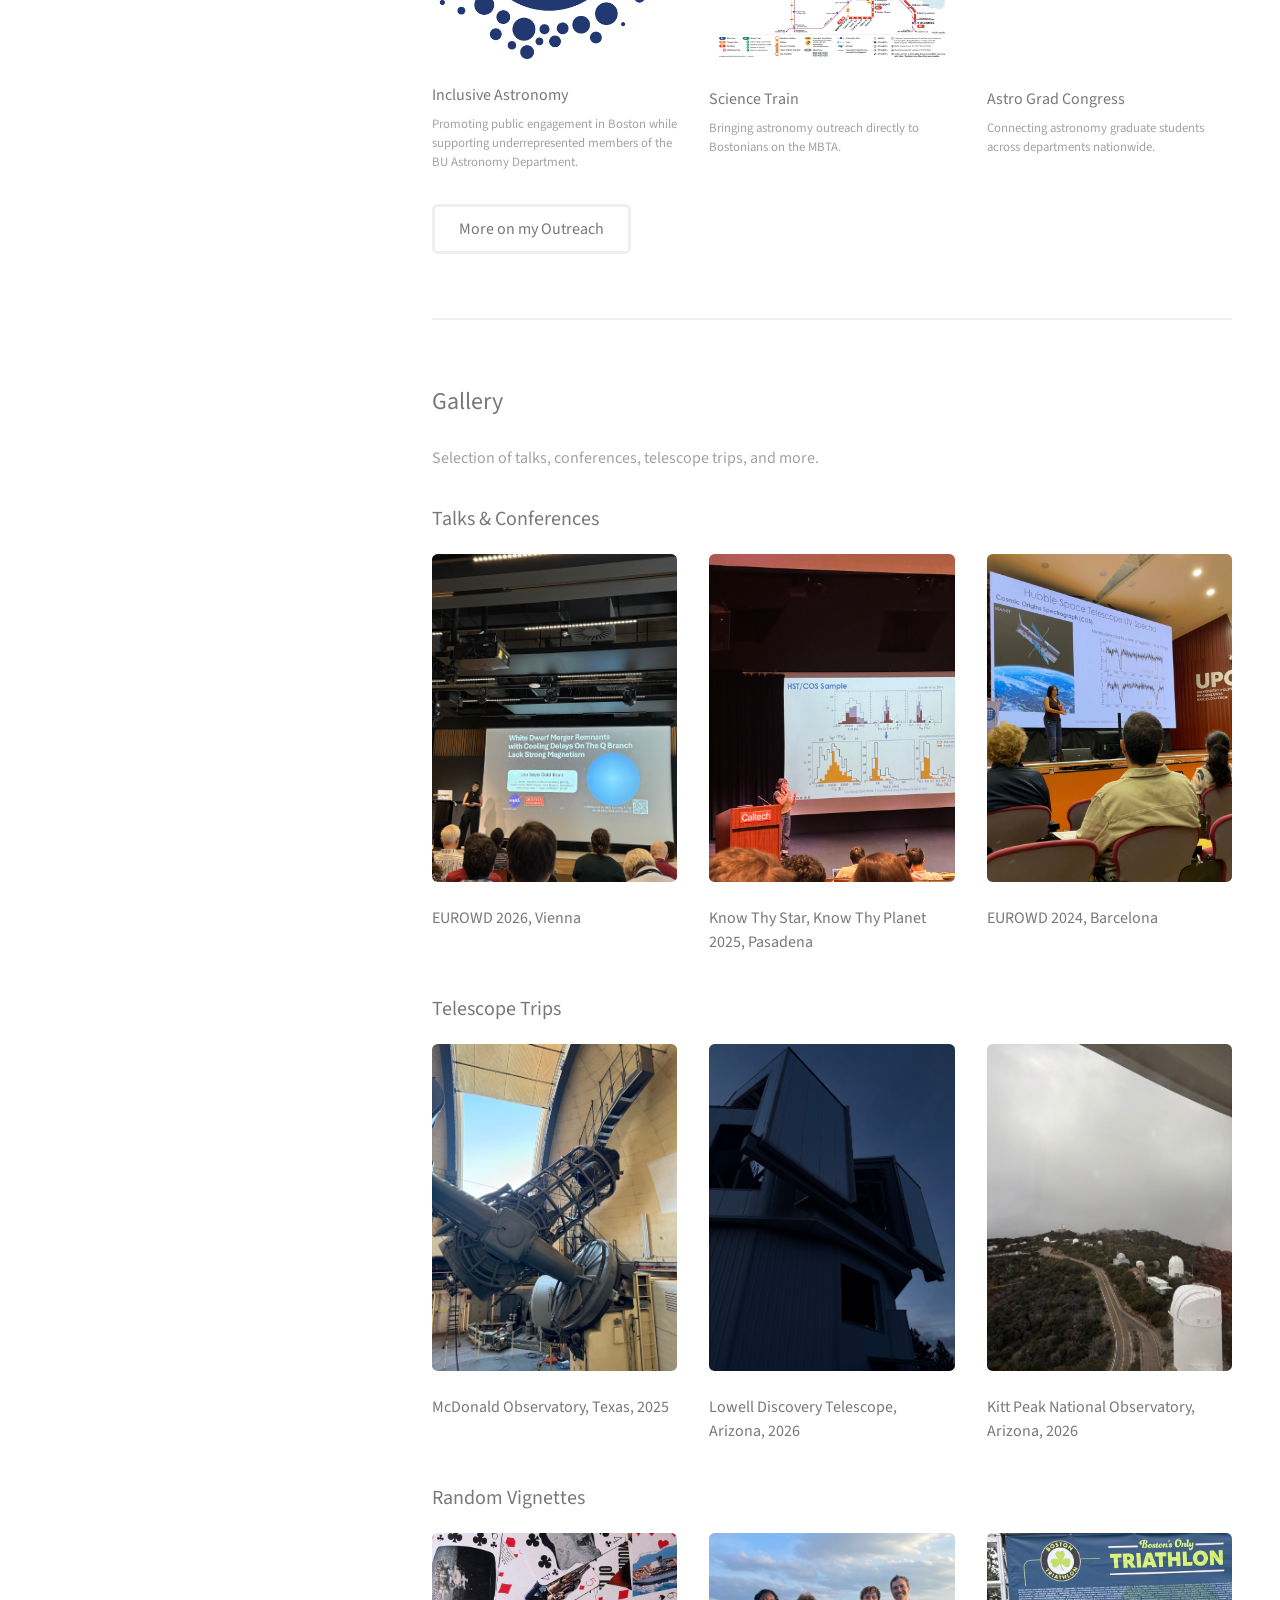
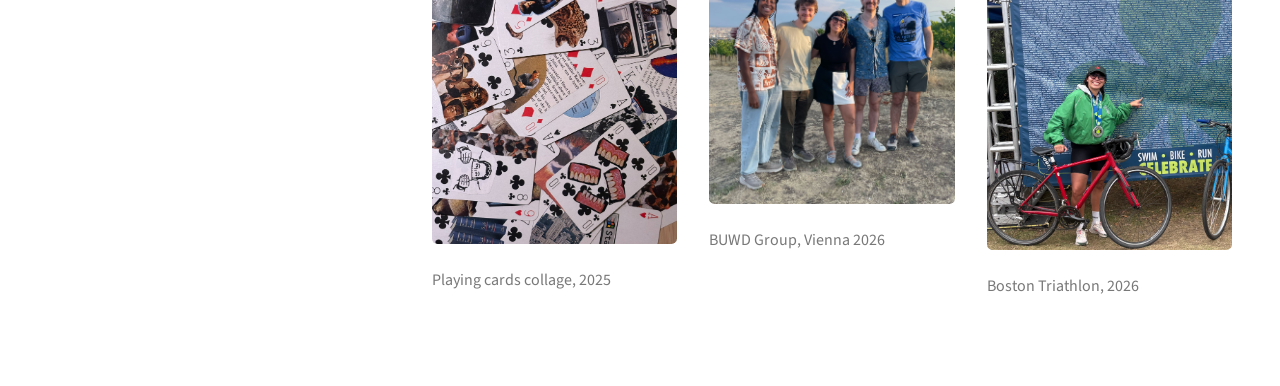
==== commit a4e859a9: "edits" ====
--- a/index.html
+++ b/index.html
@@ -6,6 +6,22 @@
 		<meta name="viewport" content="width=device-width, initial-scale=1, user-scalable=no" />
 		<link rel="stylesheet" href="assets/css/main.css" />
 		<link rel="stylesheet" href="assets/css/custom.css" />
+		<style>
+			.work-item .image:before {
+				display: none !important;
+			}
+
+			.work-item .image img {
+				opacity: 1 !important;
+				filter: none !important;
+				transition: none !important;
+			}
+
+			.work-item .image:hover img {
+				opacity: 1 !important;
+				filter: none !important;
+			}
+		</style>
 	</head>
 	<body class="is-preload">
 
